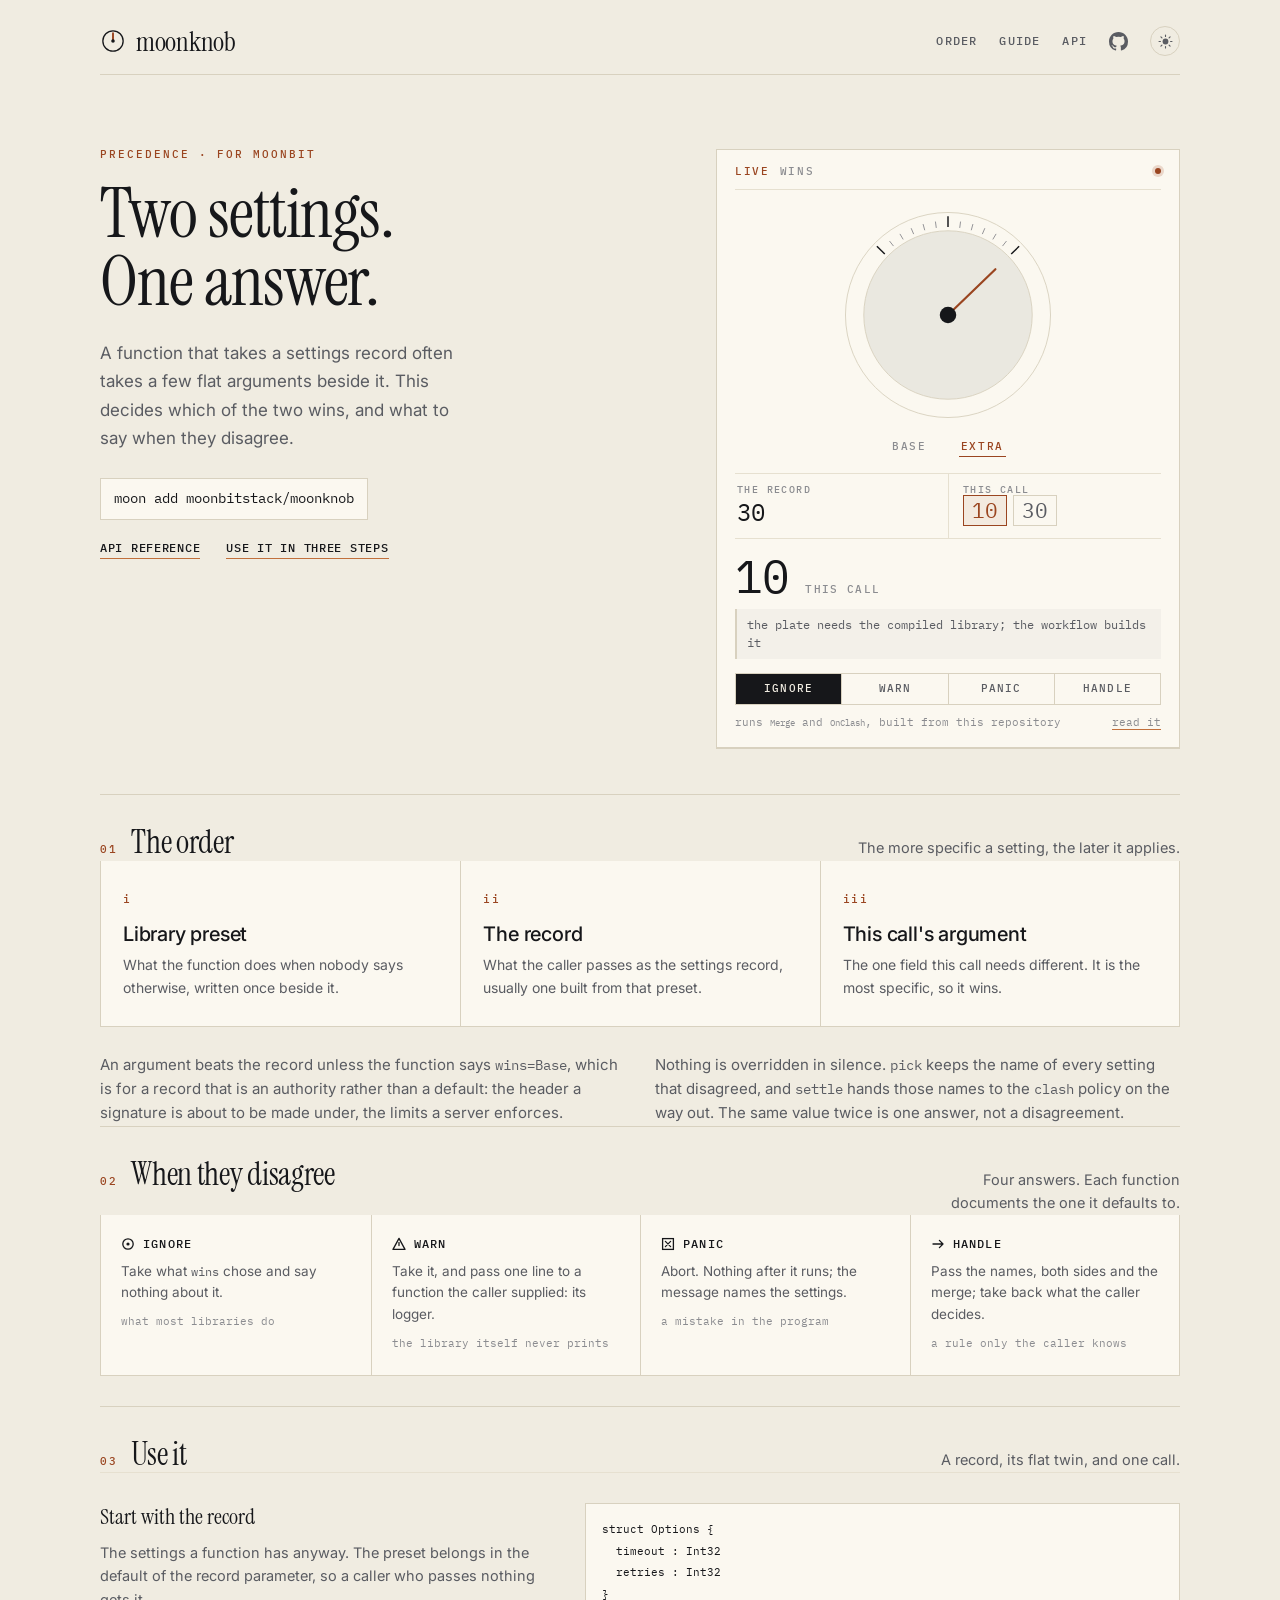
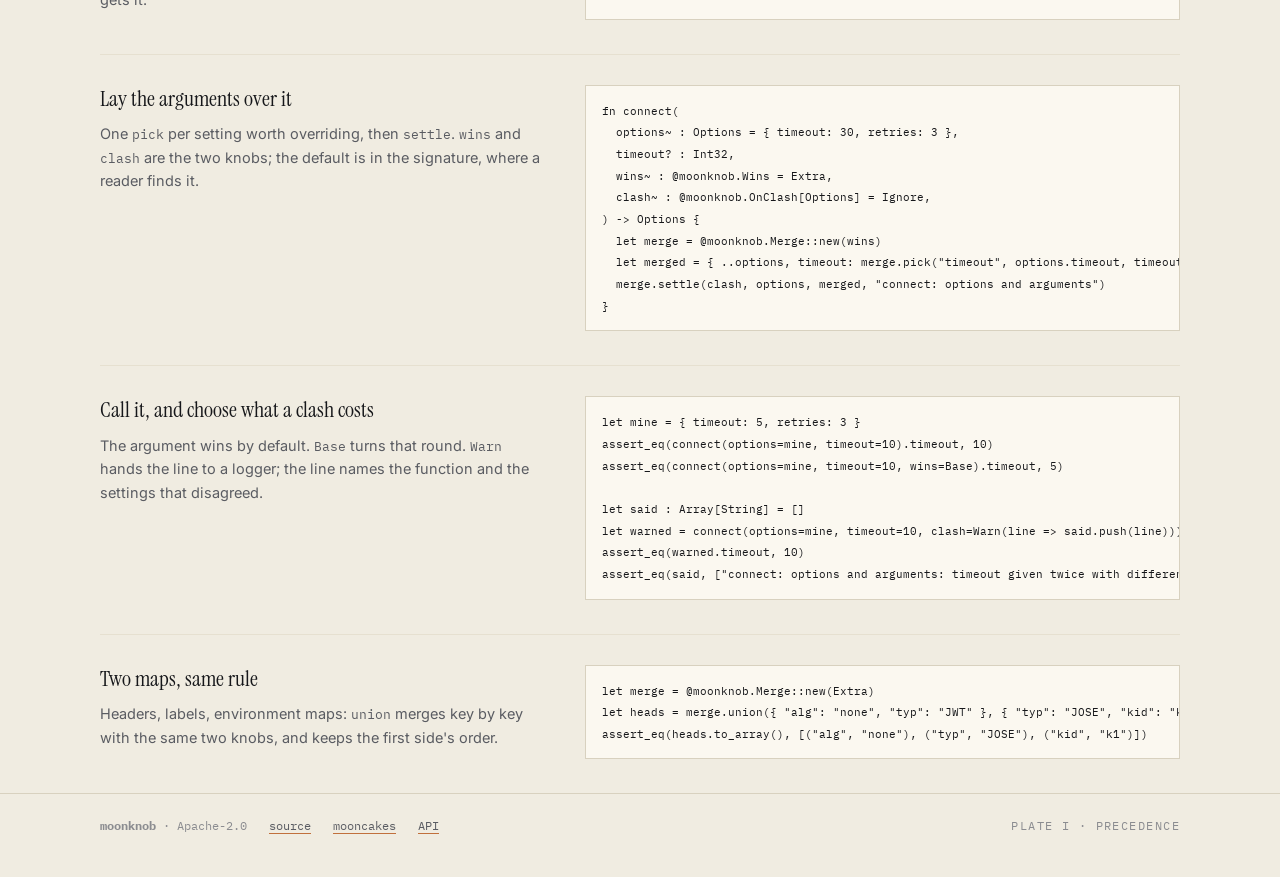
==== docs/index.html @ 94fb0d05 "docs(moonknob): put a plate on the home page and turn it with the library. The page is short: the or" ====
<!doctype html>
<html lang="en">
<head>
<meta charset="utf-8">
<link rel="icon" href="data:image/svg+xml,%3Csvg xmlns='http://www.w3.org/2000/svg' viewBox='0 0 32 32'%3E%3Ccircle cx='16' cy='16' r='13' fill='%23f0ece1' stroke='%2316171a' stroke-width='2'/%3E%3Cline x1='16' y1='16' x2='16' y2='6.5' stroke='%239a4520' stroke-width='2.5' stroke-linecap='round'/%3E%3Ccircle cx='16' cy='16' r='2.2' fill='%2316171a'/%3E%3C/svg%3E">
<meta name="viewport" content="width=device-width, initial-scale=1">
<title>moonknob · which of two settings wins</title>
<meta name="description" content="The precedence a settings record and the flat arguments beside it share: which side wins, and what to do when they disagree.">
<link rel="preconnect" href="https://fonts.googleapis.com">
<link rel="preconnect" href="https://fonts.gstatic.com" crossorigin>
<link href="https://fonts.googleapis.com/css2?family=IBM+Plex+Mono:wght@400;500&family=Instrument+Serif:ital@0;1&family=Inter:wght@400;500;600&display=swap" rel="stylesheet">
<script src="assets/theme.js"></script>
<link rel="stylesheet" href="assets/site.css">
</head>
<body>

<header class="masthead wrap">
  <a class="wordmark" href="./">
    <svg viewBox="0 0 32 32" aria-hidden="true"><circle cx="16" cy="16" r="12.5" fill="none" stroke="currentColor" stroke-width="1.6"/><line x1="16" y1="16" x2="16" y2="6.5" stroke="#9a4520" stroke-width="2.4" stroke-linecap="round"/><circle cx="16" cy="16" r="2.2" fill="currentColor"/></svg>
    <span>moonknob</span>
  </a>
  <nav class="nav">
    <a href="#order">Order</a>
    <a href="#use">Guide</a>
    <a href="api.html">API</a>
    <a class="gh" href="https://github.com/moonbitstack/moonknob" aria-label="Source on GitHub" title="Source on GitHub"><svg viewBox="0 0 16 16" aria-hidden="true"><path fill="currentColor" d="M8 0C3.58 0 0 3.58 0 8a8 8 0 0 0 5.47 7.59c.4.07.55-.17.55-.38v-1.33c-2.23.48-2.7-1.07-2.7-1.07-.36-.92-.89-1.17-.89-1.17-.73-.5.06-.49.06-.49.8.06 1.23.83 1.23.83.72 1.22 1.88.87 2.34.66.07-.52.28-.87.5-1.07-1.78-.2-3.65-.89-3.65-3.95 0-.87.31-1.59.82-2.15-.08-.2-.36-1.02.08-2.12 0 0 .67-.21 2.2.82a7.6 7.6 0 0 1 4 0c1.53-1.04 2.2-.82 2.2-.82.44 1.1.16 1.92.08 2.12.51.56.82 1.27.82 2.15 0 3.07-1.87 3.75-3.65 3.95.29.25.54.73.54 1.48v2.2c0 .21.15.46.55.38A8 8 0 0 0 16 8c0-4.42-3.58-8-8-8Z"/></svg></a>
    <button class="switch" type="button" aria-label="Switch theme">
      <svg class="i-moon" viewBox="0 0 16 16" aria-hidden="true"><path fill="currentColor" d="M9.6 1.2a6.4 6.4 0 1 0 5.2 10.1A7.2 7.2 0 0 1 9.6 1.2Z"/></svg>
      <svg class="i-sun" viewBox="0 0 16 16" aria-hidden="true"><circle cx="8" cy="8" r="3.1" fill="currentColor"/><g stroke="currentColor" stroke-width="1.2" stroke-linecap="round"><path d="M8 1.1v1.5M8 13.4v1.5M1.1 8h1.5M13.4 8h1.5M3.1 3.1l1.1 1.1M11.8 11.8l1.1 1.1M12.9 3.1l-1.1 1.1M4.2 11.8l-1.1 1.1"/></g></svg>
    </button>
  </nav>
</header>

<main>

<section class="hero wrap">
  <div>
    <p class="eyebrow">precedence · for moonbit</p>
    <h1>Two settings.<br>One answer.</h1>
    <p class="lede">A function that takes a settings record often takes a few flat
      arguments beside it. This decides which of the two wins, and what to say when
      they disagree.</p>
    <p class="install"><code>moon add moonbitstack/moonknob</code></p>
    <p class="links">
      <a href="api.html">API reference</a>
      <a href="#use">Use it in three steps</a>
    </p>
  </div>

  <aside class="plate" aria-label="A plate that runs the library: turn the dial to choose which side wins">
    <div class="plate-head">
      <span class="tag">live</span>
      <span>wins</span>
      <span class="dot" aria-hidden="true"></span>
    </div>

    <div class="plate-dial">
      <svg class="dial" viewBox="0 0 260 260" role="slider" tabindex="0"
        aria-label="Which side wins" aria-valuemin="0" aria-valuemax="1" aria-valuenow="1"
        aria-valuetext="Extra, this call wins">
        <circle class="ring" cx="130" cy="130" r="112"/>
        <g class="ticks" aria-hidden="true"></g>
        <circle class="face" cx="130" cy="130" r="92"/>
        <g class="needle" aria-hidden="true" style="transform: rotate(46deg)">
          <line x1="130" y1="130" x2="130" y2="58"/>
        </g>
        <circle class="cap" cx="130" cy="130" r="9"/>
      </svg>
      <div class="detents">
        <span data-wins="0" tabindex="0">base</span>
        <span data-wins="1" tabindex="0" aria-current="true">extra</span>
      </div>
    </div>

    <div class="sources">
      <div class="source">
        <span class="source-name">the record</span>
        <span class="source-value">30</span>
      </div>
      <div class="source">
        <span class="source-name">this call</span>
        <span class="chooser">
          <button type="button" data-given="10" aria-pressed="true" aria-label="Give 10 seconds">10</button>
          <button type="button" data-given="30" aria-pressed="false" aria-label="Give 30 seconds, the same as the record">30</button>
        </span>
      </div>
    </div>

    <div class="answer">
      <span class="answer-value">10</span>
      <span class="answer-origin" data-origin="this call">this call</span>
    </div>

    <p class="note">the same value twice is not a clash</p>

    <div class="keys" role="group" aria-label="What happens when the two disagree">
      <button type="button" data-clash="0" aria-pressed="true">ignore</button>
      <button type="button" data-clash="1" aria-pressed="false">warn</button>
      <button type="button" data-clash="2" aria-pressed="false">panic</button>
      <button type="button" data-clash="3" aria-pressed="false">handle</button>
    </div>

    <p class="plate-foot">
      <span>runs <code>Merge</code> and <code>OnClash</code>, built from this repository</span>
      <a href="api.html">read it</a>
    </p>
  </aside>
</section>

<section class="wrap" id="order">
  <div class="head">
    <span class="no">01</span>
    <h2>The order</h2>
    <p>The more specific a setting, the later it applies.</p>
  </div>
  <div class="order">
    <div class="stop">
      <span class="n">i</span>
      <h3>Library preset</h3>
      <p>What the function does when nobody says otherwise, written once beside it.</p>
    </div>
    <div class="stop">
      <span class="n">ii</span>
      <h3>The record</h3>
      <p>What the caller passes as the settings record, usually one built from that preset.</p>
    </div>
    <div class="stop">
      <span class="n">iii</span>
      <h3>This call's argument</h3>
      <p>The one field this call needs different. It is the most specific, so it wins.</p>
    </div>
  </div>
  <div class="after">
    <p>An argument beats the record unless the function says <code>wins=Base</code>,
      which is for a record that is an authority rather than a default: the header a
      signature is about to be made under, the limits a server enforces.</p>
    <p>Nothing is overridden in silence. <code>pick</code> keeps the name of every
      setting that disagreed, and <code>settle</code> hands those names to the
      <code>clash</code> policy on the way out. The same value twice is one answer,
      not a disagreement.</p>
  </div>
</section>

<section class="wrap" id="when">
  <div class="head">
    <span class="no">02</span>
    <h2>When they disagree</h2>
    <p>Four answers. Each function documents the one it defaults to.</p>
  </div>
  <div class="policies">
    <div class="policy">
      <span class="policy-name"><svg viewBox="0 0 14 14" aria-hidden="true"><circle cx="7" cy="7" r="5.2" fill="none" stroke="currentColor" stroke-width="1.3"/><circle cx="7" cy="7" r="1.6" fill="currentColor"/></svg>ignore</span>
      <p>Take what <code>wins</code> chose and say nothing about it.</p>
      <span class="who">what most libraries do</span>
    </div>
    <div class="policy">
      <span class="policy-name"><svg viewBox="0 0 14 14" aria-hidden="true"><path d="M7 1.4 13 12.4H1Z" fill="none" stroke="currentColor" stroke-width="1.3" stroke-linejoin="round"/><path d="M7 5.6v3" stroke="currentColor" stroke-width="1.3" stroke-linecap="round"/></svg>warn</span>
      <p>Take it, and pass one line to a function the caller supplied: its logger.</p>
      <span class="who">the library itself never prints</span>
    </div>
    <div class="policy">
      <span class="policy-name"><svg viewBox="0 0 14 14" aria-hidden="true"><rect x="1.6" y="1.6" width="10.8" height="10.8" fill="none" stroke="currentColor" stroke-width="1.3"/><path d="M4.4 4.4l5.2 5.2M9.6 4.4l-5.2 5.2" stroke="currentColor" stroke-width="1.3" stroke-linecap="round"/></svg>panic</span>
      <p>Abort. Nothing after it runs; the message names the settings.</p>
      <span class="who">a mistake in the program</span>
    </div>
    <div class="policy">
      <span class="policy-name"><svg viewBox="0 0 14 14" aria-hidden="true"><path d="M2 7h10M8.4 3.4 12 7l-3.6 3.6" fill="none" stroke="currentColor" stroke-width="1.3" stroke-linecap="round" stroke-linejoin="round"/></svg>handle</span>
      <p>Pass the names, both sides and the merge; take back what the caller decides.</p>
      <span class="who">a rule only the caller knows</span>
    </div>
  </div>
</section>

<section class="wrap use" id="use">
  <div class="head">
    <span class="no">03</span>
    <h2>Use it</h2>
    <p>A record, its flat twin, and one call.</p>
  </div>

  <div class="step">
    <div>
      <h3>Start with the record</h3>
      <p>The settings a function has anyway. The preset belongs in the default of the
        record parameter, so a caller who passes nothing gets it.</p>
    </div>
    <pre class="code" data-lang="mbt"><code>struct Options {
  timeout : Int32
  retries : Int32
}</code></pre>
  </div>

  <div class="step">
    <div>
      <h3>Lay the arguments over it</h3>
      <p>One <code>pick</code> per setting worth overriding, then <code>settle</code>.
        <code>wins</code> and <code>clash</code> are the two knobs; the default is in
        the signature, where a reader finds it.</p>
    </div>
    <pre class="code" data-lang="mbt"><code>fn connect(
  options~ : Options = { timeout: 30, retries: 3 },
  timeout? : Int32,
  wins~ : @moonknob.Wins = Extra,
  clash~ : @moonknob.OnClash[Options] = Ignore,
) -> Options {
  let merge = @moonknob.Merge::new(wins)
  let merged = { ..options, timeout: merge.pick("timeout", options.timeout, timeout) }
  merge.settle(clash, options, merged, "connect: options and arguments")
}</code></pre>
  </div>

  <div class="step">
    <div>
      <h3>Call it, and choose what a clash costs</h3>
      <p>The argument wins by default. <code>Base</code> turns that round.
        <code>Warn</code> hands the line to a logger; the line names the function and
        the settings that disagreed.</p>
    </div>
    <pre class="code" data-lang="mbt"><code>let mine = { timeout: 5, retries: 3 }
assert_eq(connect(options=mine, timeout=10).timeout, 10)
assert_eq(connect(options=mine, timeout=10, wins=Base).timeout, 5)

let said : Array[String] = []
let warned = connect(options=mine, timeout=10, clash=Warn(line => said.push(line)))
assert_eq(warned.timeout, 10)
assert_eq(said, ["connect: options and arguments: timeout given twice with different values"])</code></pre>
  </div>

  <div class="step">
    <div>
      <h3>Two maps, same rule</h3>
      <p>Headers, labels, environment maps: <code>union</code> merges key by key with
        the same two knobs, and keeps the first side's order.</p>
    </div>
    <pre class="code" data-lang="mbt"><code>let merge = @moonknob.Merge::new(Extra)
let heads = merge.union({ "alg": "none", "typ": "JWT" }, { "typ": "JOSE", "kid": "k1" })
assert_eq(heads.to_array(), [("alg", "none"), ("typ", "JOSE"), ("kid", "k1")])</code></pre>
  </div>
</section>

</main>

<footer>
  <div class="wrap row">
    <span><strong>moonknob</strong> · Apache-2.0</span>
    <a href="https://github.com/moonbitstack/moonknob">source</a>
    <a href="https://mooncakes.io/docs/moonbitstack/moonknob">mooncakes</a>
    <a href="api.html">API</a>
    <span class="plate-no">plate i · precedence</span>
  </div>
</footer>

<script type="module" src="assets/page.js"></script>
</body>
</html>
---- docs/assets/site.css ----
/* moonknob: a calibration plate. Flat ink on paper, one copper accent, hairlines
   everywhere, and the dial that gives the library its name. */

:root {
  --paper: #f0ece1;
  --plate: #fbf8f0;
  --ink: #16171a;
  --ink-2: #5a5c62;
  --ink-3: #8b8c90;
  --rule: #d8d1bf;
  --rule-2: #e6e0d0;
  --accent: #9a4520;
  --accent-2: #c1703c;
  --wash: #efe3cd;
  --stop: #8f2f22;
  --ok: #35604a;
  --shadow: 0 1px 0 0 #d8d1bf;
  --display: "Instrument Serif", Georgia, "Times New Roman", serif;
  --text: "Inter", system-ui, -apple-system, "Segoe UI", sans-serif;
  --mono: "IBM Plex Mono", ui-monospace, "SF Mono", Menlo, Consolas, monospace;
}

@media (prefers-color-scheme: dark) {
  :root:not([data-theme="light"]) {
    --paper: #0f1012;
    --plate: #17191c;
    --ink: #ece7db;
    --ink-2: #a6a196;
    --ink-3: #7b776e;
    --rule: #2b2d32;
    --rule-2: #212328;
    --accent: #e58d51;
    --accent-2: #f0a874;
    --wash: #241d15;
    --stop: #e0705c;
    --ok: #7fbe9c;
    --shadow: 0 1px 0 0 #2b2d32;
  }
}

:root[data-theme="dark"] {
  --paper: #0f1012;
  --plate: #17191c;
  --ink: #ece7db;
  --ink-2: #a6a196;
  --ink-3: #7b776e;
  --rule: #2b2d32;
  --rule-2: #212328;
  --accent: #e58d51;
  --accent-2: #f0a874;
  --wash: #241d15;
  --stop: #e0705c;
  --ok: #7fbe9c;
  --shadow: 0 1px 0 0 #2b2d32;
}

*,
*::before,
*::after {
  box-sizing: border-box;
}

html {
  font-variant-ligatures: no-contextual;
  scroll-behavior: smooth;
}

@media (prefers-reduced-motion: reduce) {
  html {
    scroll-behavior: auto;
  }
}

html,
button,
input,
textarea,
select {
  font-variant-ligatures: no-contextual;
}

body {
  margin: 0;
  background: var(--paper);
  color: var(--ink);
  font: 400 16px/1.62 var(--text);
  -webkit-font-smoothing: antialiased;
  text-rendering: optimizeLegibility;
}

a {
  color: inherit;
  text-decoration-thickness: 1px;
  text-underline-offset: 3px;
  text-decoration-color: var(--accent-2);
}

a:hover {
  color: var(--accent);
}

code,
pre,
kbd {
  font-family: var(--mono);
  font-size: 0.9em;
}

.wrap {
  width: min(1080px, 100% - 44px);
  margin-inline: auto;
}

/* The page's own scrollbar: thin, copper, and out of the way until the page moves. */
@supports selector(::-webkit-scrollbar) {
  html::-webkit-scrollbar {
    width: 11px;
    height: 11px;
  }

  html::-webkit-scrollbar-track {
    background: transparent;
  }

  html::-webkit-scrollbar-thumb {
    border: 4px solid transparent;
    border-radius: 99px;
    background-color: color-mix(in srgb, var(--accent) 55%, transparent);
    background-clip: content-box;
  }

  html::-webkit-scrollbar-thumb:hover {
    background-color: var(--accent);
  }

  html.at-top::-webkit-scrollbar-thumb {
    background-color: transparent;
  }
}

@supports not selector(::-webkit-scrollbar) {
  html {
    scrollbar-width: thin;
    scrollbar-color: color-mix(in srgb, var(--accent) 55%, transparent) transparent;
  }

  html.at-top {
    scrollbar-color: transparent transparent;
  }
}

/* Masthead */

.masthead {
  display: flex;
  align-items: center;
  justify-content: space-between;
  gap: 20px;
  padding: 26px 0 18px;
  border-bottom: 1px solid var(--rule);
}

.wordmark {
  display: inline-flex;
  align-items: center;
  gap: 10px;
  text-decoration: none;
  font: 400 27px/1 var(--display);
  letter-spacing: -0.01em;
}

.wordmark:hover {
  color: var(--ink);
}

.wordmark svg {
  width: 26px;
  height: 26px;
  display: block;
}

.nav {
  display: flex;
  align-items: center;
  gap: 22px;
  font: 500 12px/1 var(--mono);
  letter-spacing: 0.1em;
  text-transform: uppercase;
}

.nav a {
  text-decoration: none;
  color: var(--ink-2);
  padding: 4px 0;
  border-bottom: 1px solid transparent;
}

.nav a:hover,
.nav a[aria-current="page"] {
  color: var(--ink);
  border-bottom-color: var(--accent);
}

.nav .gh {
  display: inline-flex;
  align-items: center;
  padding: 0;
  border: 0;
  color: var(--ink-2);
}

.nav .gh svg {
  width: 19px;
  height: 19px;
  display: block;
}

.nav .gh:hover {
  color: var(--ink);
}

.switch {
  display: inline-flex;
  align-items: center;
  justify-content: center;
  width: 30px;
  height: 30px;
  padding: 0;
  border: 1px solid var(--rule);
  border-radius: 99px;
  background: transparent;
  color: var(--ink-2);
  cursor: pointer;
}

.switch:hover {
  color: var(--ink);
  border-color: var(--ink-3);
}

.switch svg {
  width: 15px;
  height: 15px;
  display: block;
}

@media (prefers-color-scheme: dark) {
  :root:not([data-theme="light"]) .switch .i-sun {
    display: none;
  }
}

@media (prefers-color-scheme: light) {
  :root:not([data-theme="dark"]) .switch .i-moon {
    display: none;
  }
}

:root[data-theme="light"] .switch .i-sun,
:root[data-theme="dark"] .switch .i-moon {
  display: none;
}

/* Hero */

.hero {
  display: grid;
  grid-template-columns: minmax(0, 1fr) minmax(0, 464px);
  gap: clamp(28px, 5vw, 76px);
  align-items: start;
  padding: clamp(38px, 6vw, 74px) 0 clamp(30px, 4vw, 46px);
}

.eyebrow {
  margin: 0 0 20px;
  font: 500 11px/1 var(--mono);
  letter-spacing: 0.18em;
  text-transform: uppercase;
  color: var(--accent);
}

h1 {
  margin: 0 0 24px;
  font: 400 clamp(2.9rem, 6.1vw, 4.4rem)/0.96 var(--display);
  letter-spacing: -0.015em;
}

.lede {
  margin: 0 0 26px;
  max-width: 34ch;
  font-size: 17px;
  line-height: 1.66;
  color: var(--ink-2);
}

.install {
  margin: 0 0 22px;
}

.install code {
  display: inline-block;
  padding: 9px 13px;
  border: 1px solid var(--rule);
  background: var(--plate);
  color: var(--ink);
  font-size: 13.5px;
}

.links {
  display: flex;
  flex-wrap: wrap;
  gap: 8px 26px;
  margin: 0;
  font: 500 12px/1 var(--mono);
  letter-spacing: 0.06em;
  text-transform: uppercase;
}

.links a {
  text-decoration: none;
  border-bottom: 1px solid var(--accent-2);
  padding-bottom: 4px;
}

/* The plate */

.plate {
  position: relative;
  border: 1px solid var(--rule);
  background: var(--plate);
  padding: 16px 18px 18px;
  box-shadow: var(--shadow);
}

.plate-head {
  display: flex;
  align-items: center;
  gap: 10px;
  padding-bottom: 12px;
  border-bottom: 1px solid var(--rule-2);
  font: 500 10.5px/1 var(--mono);
  letter-spacing: 0.16em;
  text-transform: uppercase;
  color: var(--ink-3);
}

.plate-head .tag {
  color: var(--accent);
}

.dot {
  width: 6px;
  height: 6px;
  margin-left: auto;
  border-radius: 99px;
  background: var(--accent);
  box-shadow: 0 0 0 3px color-mix(in srgb, var(--accent) 18%, transparent);
}

.plate-dial {
  display: flex;
  flex-direction: column;
  align-items: center;
  padding: 6px 0 2px;
}

.dial {
  width: min(238px, 62vw);
  height: auto;
  display: block;
  touch-action: none;
  cursor: grab;
  outline: none;
}

.dial:active {
  cursor: grabbing;
}

.dial:focus-visible {
  outline: 2px solid var(--accent);
  outline-offset: 6px;
  border-radius: 50%;
}

.dial .ring {
  fill: none;
  stroke: var(--rule);
  stroke-width: 1;
}

.dial .face {
  fill: color-mix(in srgb, var(--ink) 7%, transparent);
  stroke: var(--rule);
  stroke-width: 1;
}

.dial .tick {
  stroke: var(--ink-3);
  stroke-width: 1;
}

.dial .tick.major {
  stroke: var(--ink);
  stroke-width: 1.6;
}

.dial .needle {
  transform-box: view-box;
  transform-origin: 130px 130px;
  transition: transform 320ms cubic-bezier(0.2, 0.9, 0.15, 1);
}

.dial .needle line {
  stroke: var(--accent);
  stroke-width: 2.4;
  stroke-linecap: round;
}

.dial .needle circle {
  fill: var(--accent);
}

.dial .cap {
  fill: var(--ink);
}

@media (prefers-reduced-motion: reduce) {
  .dial .needle {
    transition: none;
  }
}

.detents {
  display: flex;
  gap: 30px;
  margin-top: 2px;
  font: 500 10.5px/1 var(--mono);
  letter-spacing: 0.16em;
  text-transform: uppercase;
  color: var(--ink-3);
}

.detents span {
  cursor: pointer;
  padding: 5px 2px;
  border-bottom: 1px solid transparent;
}

.detents span[aria-current="true"] {
  color: var(--accent);
  border-bottom-color: var(--accent);
}

.sources {
  display: grid;
  grid-template-columns: 1fr 1fr;
  gap: 0;
  margin: 14px 0 0;
  border-top: 1px solid var(--rule-2);
  border-bottom: 1px solid var(--rule-2);
}

.source {
  padding: 11px 2px 12px;
}

.source + .source {
  border-left: 1px solid var(--rule-2);
  padding-left: 14px;
}

.source-name {
  display: block;
  font: 500 10px/1 var(--mono);
  letter-spacing: 0.14em;
  text-transform: uppercase;
  color: var(--ink-3);
}

.source-value {
  display: block;
  margin-top: 5px;
  font: 400 24px/1 var(--mono);
}

.chooser {
  display: flex;
  gap: 6px;
}

.chooser button {
  padding: 2px 8px;
  border: 1px solid var(--rule);
  background: transparent;
  color: var(--ink-2);
  font: 400 21px/1.2 var(--mono);
  cursor: pointer;
}

.chooser button[aria-pressed="true"] {
  border-color: var(--accent);
  color: var(--accent);
  background: color-mix(in srgb, var(--accent) 8%, transparent);
}

.answer {
  display: flex;
  align-items: baseline;
  gap: 16px;
  padding: 14px 0 4px;
}

.answer-value {
  font: 400 46px/1 var(--mono);
  letter-spacing: -0.02em;
}

.answer-origin {
  font: 500 10.5px/1 var(--mono);
  letter-spacing: 0.13em;
  text-transform: uppercase;
  color: var(--ink-3);
}

.answer-origin[data-origin="the caller"] {
  color: var(--accent);
}

.note {
  min-height: 34px;
  margin: 6px 0 14px;
  padding: 7px 10px;
  border-left: 2px solid var(--rule);
  background: color-mix(in srgb, var(--ink) 3%, transparent);
  font: 400 12px/1.5 var(--mono);
  color: var(--ink-2);
  overflow-wrap: anywhere;
}

.note[data-state="said"] {
  border-left-color: var(--accent);
  color: var(--ink);
}

.note[data-state="stopped"] {
  border-left-color: var(--stop);
  color: var(--stop);
}

.keys {
  display: grid;
  grid-template-columns: repeat(4, minmax(0, 1fr));
  gap: 1px;
  background: var(--rule);
  border: 1px solid var(--rule);
}

.keys button {
  padding: 9px 2px 10px;
  border: 0;
  background: var(--plate);
  color: var(--ink-2);
  font: 500 10.5px/1 var(--mono);
  letter-spacing: 0.11em;
  text-transform: uppercase;
  cursor: pointer;
}

.keys button:hover {
  color: var(--ink);
}

.keys button[aria-pressed="true"] {
  background: var(--ink);
  color: var(--paper);
}

.plate-foot {
  display: flex;
  justify-content: space-between;
  gap: 10px;
  margin: 11px 0 0;
  font: 400 10.5px/1.3 var(--mono);
  color: var(--ink-3);
}

.plate-foot a {
  color: var(--ink-3);
}

/* Sections */

section {
  scroll-margin-top: 24px;
}

.head {
  display: flex;
  align-items: baseline;
  gap: 14px;
  padding-top: 30px;
  border-top: 1px solid var(--rule);
}

.head h2 {
  margin: 0;
  font: 400 clamp(1.5rem, 2.6vw, 2rem)/1.1 var(--display);
  letter-spacing: -0.01em;
}

.head .no {
  font: 500 10.5px/1 var(--mono);
  letter-spacing: 0.16em;
  color: var(--accent);
}

.head p {
  margin: 0 0 0 auto;
  max-width: 44ch;
  font-size: 14.5px;
  color: var(--ink-2);
  text-align: right;
  text-wrap: balance;
}

.order {
  display: grid;
  grid-template-columns: repeat(3, minmax(0, 1fr));
  border: 1px solid var(--rule);
  border-top: 0;
  background: var(--plate);
}

.stop {
  padding: 24px 22px 26px;
}

.stop + .stop {
  border-left: 1px solid var(--rule);
}

.stop .n {
  font: 500 10.5px/1 var(--mono);
  letter-spacing: 0.16em;
  color: var(--accent);
}

.stop h3 {
  margin: 12px 0 8px;
  font: 400 20px/1.2 var(--text);
  font-weight: 500;
  letter-spacing: -0.01em;
}

.stop p {
  margin: 0;
  font-size: 14px;
  color: var(--ink-2);
}

.after {
  display: grid;
  grid-template-columns: minmax(0, 1fr) minmax(0, 1fr);
  gap: 30px;
  padding: 26px 0 0;
}

.after p {
  margin: 0;
  color: var(--ink-2);
  font-size: 15px;
}

.policies {
  display: grid;
  grid-template-columns: repeat(4, minmax(0, 1fr));
  gap: 0;
  border: 1px solid var(--rule);
  border-top: 0;
  background: var(--plate);
}

.policy {
  padding: 22px 20px 24px;
}

.policy + .policy {
  border-left: 1px solid var(--rule);
}

.policy-name {
  display: flex;
  align-items: center;
  gap: 8px;
  font: 500 12px/1 var(--mono);
  letter-spacing: 0.1em;
  text-transform: uppercase;
}

.policy-name svg {
  width: 14px;
  height: 14px;
  flex: none;
}

.policy p {
  margin: 10px 0 0;
  font-size: 13.5px;
  color: var(--ink-2);
}

.policy .who {
  display: block;
  margin-top: 10px;
  font: 400 10.5px/1.4 var(--mono);
  color: var(--ink-3);
}

/* Use it */

.use {
  padding-top: 30px;
}

.step {
  display: grid;
  grid-template-columns: minmax(0, 1fr) minmax(0, 1.35fr);
  gap: clamp(20px, 4vw, 44px);
  padding: 30px 0 34px;
  border-top: 1px solid var(--rule-2);
}

.step:first-of-type {
  border-top: 0;
}

.step h3 {
  margin: 0 0 10px;
  font: 400 22px/1.25 var(--display);
}

.step p {
  margin: 0 0 10px;
  font-size: 14.5px;
  color: var(--ink-2);
}

.step p:last-child {
  margin-bottom: 0;
}

.code {
  margin: 0;
  padding: 14px 16px;
  overflow-x: auto;
  border: 1px solid var(--rule);
  background: var(--plate);
  color: var(--ink);
  font-size: 12.6px;
  line-height: 1.72;
  tab-size: 2;
}

@supports selector(::-webkit-scrollbar) {
  .code::-webkit-scrollbar {
    height: 9px;
    background: transparent;
  }

  .code::-webkit-scrollbar-thumb {
    border: 3px solid transparent;
    border-radius: 99px;
    background-color: color-mix(in srgb, var(--ink) 22%, transparent);
    background-clip: content-box;
  }

  .code:hover::-webkit-scrollbar-thumb {
    background-color: color-mix(in srgb, var(--ink) 45%, transparent);
  }
}

@supports not selector(::-webkit-scrollbar) {
  .code {
    scrollbar-width: thin;
    scrollbar-color: color-mix(in srgb, var(--ink) 28%, transparent) transparent;
  }

  .code:hover {
    scrollbar-color: color-mix(in srgb, var(--ink) 50%, transparent) transparent;
  }
}

.code .c {
  color: var(--ink-3);
}

.code .k {
  color: var(--accent);
}

.code .s {
  color: var(--ok);
}

/* The reference */

.doc {
  display: grid;
  grid-template-columns: minmax(0, 190px) minmax(0, 1fr);
  gap: clamp(24px, 4vw, 54px);
  align-items: start;
  padding: 34px 0 60px;
}

.itinerary {
  position: sticky;
  top: 26px;
  border-left: 1px solid var(--rule);
  padding-left: 16px;
}

.itinerary p.label {
  margin: 0 0 12px;
  font: 500 10px/1 var(--mono);
  letter-spacing: 0.16em;
  text-transform: uppercase;
  color: var(--ink-3);
}

.itinerary ol {
  margin: 0;
  padding: 0;
  list-style: none;
  font-size: 13px;
}

.itinerary li {
  margin: 0 0 7px;
}

.itinerary a {
  text-decoration: none;
  color: var(--ink-2);
}

.itinerary a:hover {
  color: var(--accent);
}

.itinerary ol.sub {
  margin: 7px 0 14px;
  padding-left: 10px;
  border-left: 1px solid var(--rule-2);
  font-family: var(--mono);
  font-size: 11.5px;
}

.itinerary ol.sub li {
  margin-bottom: 5px;
}

.page {
  min-width: 0;
}

.page > .intro {
  margin: 0 0 28px;
  padding-bottom: 22px;
  border-bottom: 1px solid var(--rule);
}

.page > .intro p {
  margin: 0 0 10px;
  color: var(--ink-2);
}

.route {
  font: 400 12px/1.5 var(--mono);
  color: var(--ink-3);
}

.page h2 {
  margin: 34px 0 16px;
  font: 400 26px/1.2 var(--display);
}

.entry {
  padding: 18px 0 20px;
  border-top: 1px solid var(--rule-2);
}

.entry:first-of-type {
  border-top: 0;
}

.entry h3 {
  display: flex;
  align-items: baseline;
  gap: 9px;
  margin: 0 0 8px;
  font: 500 15px/1.3 var(--mono);
  letter-spacing: -0.005em;
}

.kind {
  font: 500 9.5px/1 var(--mono);
  letter-spacing: 0.13em;
  text-transform: uppercase;
  color: var(--accent);
  border: 1px solid color-mix(in srgb, var(--accent) 40%, transparent);
  padding: 3px 5px;
  flex: none;
}

.sig {
  margin: 10px 0 0;
  padding: 10px 12px;
  overflow-x: auto;
  border-left: 2px solid var(--rule);
  background: color-mix(in srgb, var(--ink) 2.5%, transparent);
  font-size: 12.4px;
  line-height: 1.6;
  color: var(--ink);
  white-space: pre;
}

@supports selector(::-webkit-scrollbar) {
  .sig::-webkit-scrollbar {
    height: 8px;
    background: transparent;
  }

  .sig::-webkit-scrollbar-thumb {
    border: 3px solid transparent;
    border-radius: 99px;
    background-color: color-mix(in srgb, var(--ink) 20%, transparent);
    background-clip: content-box;
  }

  .sig:hover::-webkit-scrollbar-thumb {
    background-color: color-mix(in srgb, var(--ink) 44%, transparent);
  }
}

@supports not selector(::-webkit-scrollbar) {
  .sig {
    scrollbar-width: thin;
    scrollbar-color: color-mix(in srgb, var(--ink) 26%, transparent) transparent;
  }
}

.prose {
  margin: 10px 0 0;
  color: var(--ink-2);
  font-size: 14.5px;
}

.prose code,
.member .prose code {
  padding: 1px 4px;
  background: color-mix(in srgb, var(--ink) 5%, transparent);
  color: var(--ink);
  overflow-wrap: anywhere;
}

.member {
  margin: 16px 0 0;
  padding-left: 14px;
  border-left: 1px solid var(--rule-2);
}

.member h4 {
  margin: 0;
  font: 500 13px/1.3 var(--mono);
  color: var(--ink);
}

table.members {
  width: 100%;
  margin: 12px 0 0;
  border-collapse: collapse;
  font-size: 13.5px;
}

table.members th,
table.members td {
  padding: 8px 10px 8px 0;
  border-top: 1px solid var(--rule-2);
  text-align: left;
  vertical-align: top;
  overflow-wrap: anywhere;
}

table.members th {
  font: 500 11px/1.5 var(--mono);
  color: var(--ink);
  white-space: nowrap;
}

table.members td {
  padding-left: 14px;
  color: var(--ink-2);
}

@media (width <= 620px) {
  table.members tr {
    display: block;
    padding: 9px 0 10px;
    border-top: 1px solid var(--rule-2);
  }

  table.members th,
  table.members td {
    display: block;
    padding: 0;
    border-top: 0;
    white-space: normal;
    overflow-wrap: anywhere;
  }

  table.members td {
    margin-top: 3px;
  }
}

.traits {
  margin: 6px 0 0;
  padding-left: 0;
  list-style: none;
  font: 400 11.8px/1.8 var(--mono);
  color: var(--ink-3);
}

.traits code {
  overflow-wrap: anywhere;
}

.traits-label {
  margin: 14px 0 0;
  font: 500 10px/1 var(--mono);
  letter-spacing: 0.14em;
  text-transform: uppercase;
  color: var(--ink-3);
}

/* Footer */

footer {
  border-top: 1px solid var(--rule);
  padding: 22px 0 40px;
  font: 400 12px/1.7 var(--mono);
  color: var(--ink-3);
}

footer .row {
  display: flex;
  flex-wrap: wrap;
  gap: 6px 22px;
  align-items: baseline;
}

footer .plate-no {
  margin-left: auto;
  letter-spacing: 0.12em;
  text-transform: uppercase;
}

footer a {
  color: var(--ink-2);
}

@media (width <= 900px) {
  .hero {
    grid-template-columns: minmax(0, 1fr);
  }

  .lede {
    max-width: 46ch;
  }

  .plate {
    max-width: 460px;
  }

  .doc {
    grid-template-columns: minmax(0, 1fr);
  }

  .itinerary {
    position: static;
    border-left: 0;
    border-top: 1px solid var(--rule);
    padding: 14px 0 0;
  }

  .itinerary ol {
    display: flex;
    flex-wrap: wrap;
    gap: 6px 18px;
  }

  .itinerary ol.sub {
    display: none;
  }

  .itinerary li {
    margin: 0;
  }

  .itinerary p.label {
    margin-bottom: 8px;
  }

  .step {
    grid-template-columns: minmax(0, 1fr);
  }

  .after {
    grid-template-columns: minmax(0, 1fr);
  }

  .head {
    flex-wrap: wrap;
  }

  .head p {
    margin: 10px 0 0;
    text-align: left;
  }
}

@media (width <= 760px) {
  .order {
    grid-template-columns: minmax(0, 1fr);
  }

  .stop + .stop {
    border-left: 0;
    border-top: 1px solid var(--rule);
  }

  .policies {
    grid-template-columns: repeat(2, minmax(0, 1fr));
  }

  .policy + .policy {
    border-left: 0;
  }

  .policy:nth-child(even) {
    border-left: 1px solid var(--rule);
  }

  .policy:nth-child(n + 3) {
    border-top: 1px solid var(--rule);
  }
}

@media (width <= 520px) {
  .wrap {
    width: min(1080px, 100% - 28px);
  }

  .masthead {
    flex-wrap: wrap;
    gap: 12px;
  }

  .nav {
    gap: 14px;
    font-size: 10.5px;
    letter-spacing: 0.08em;
  }

  .switch {
    width: 26px;
    height: 26px;
  }

  h1 {
    font-size: clamp(2.5rem, 12vw, 3.2rem);
  }

  .keys button {
    font-size: 9.5px;
    letter-spacing: 0.06em;
  }

  .answer-value {
    font-size: 40px;
  }
}
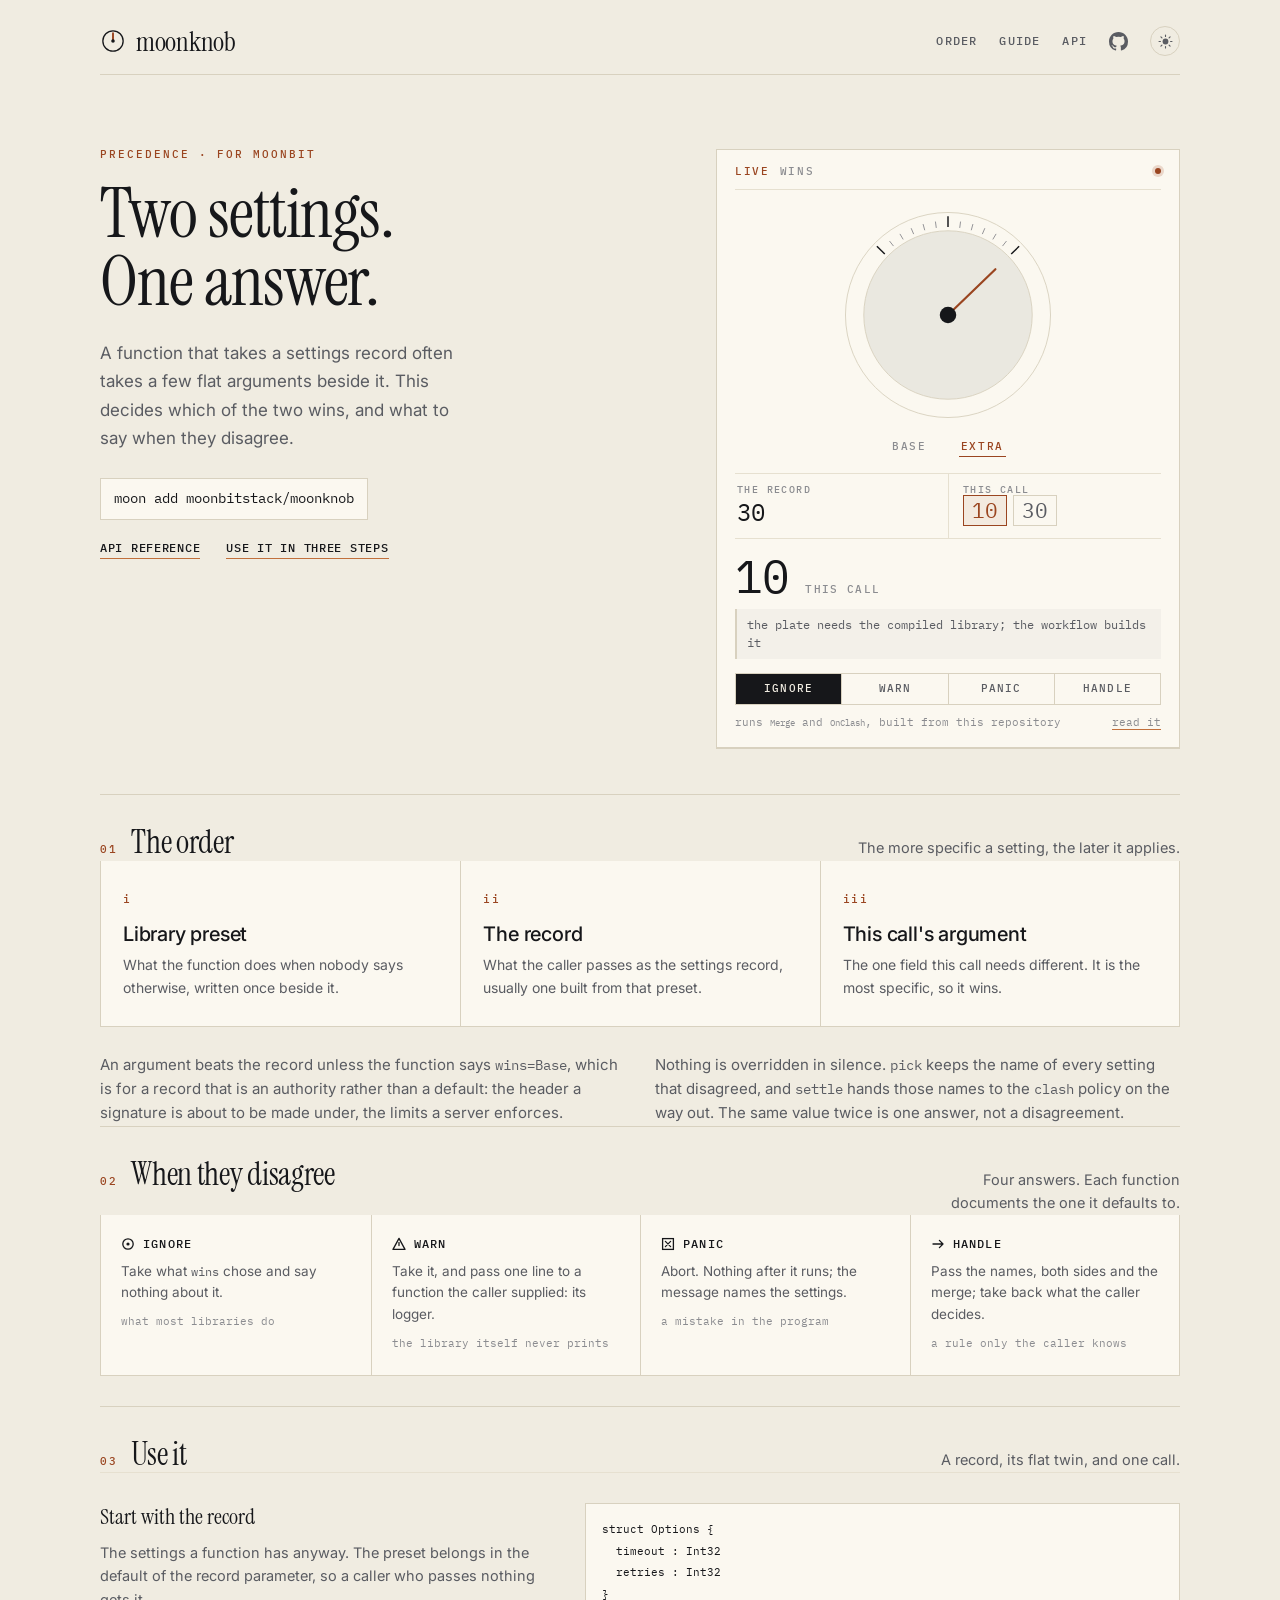
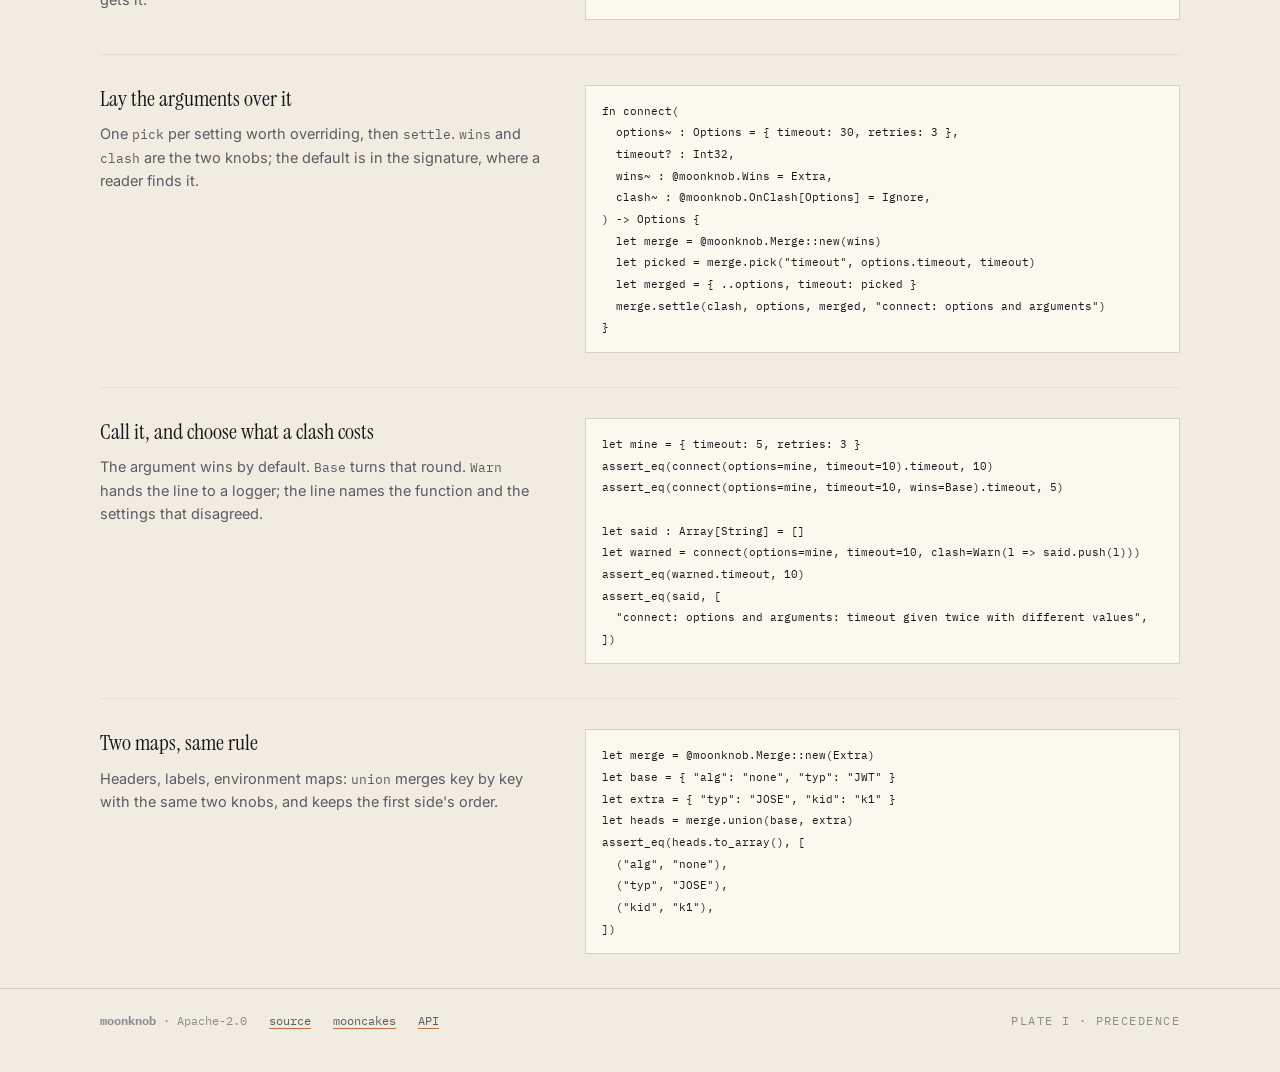
==== commit 0fcf0ea9: "docs(moonknob): keep the examples inside the code box. The longest lines were scrolled out of sight " ====
--- a/docs/index.html
+++ b/docs/index.html
@@ -204,7 +204,8 @@
   clash~ : @moonknob.OnClash[Options] = Ignore,
 ) -> Options {
   let merge = @moonknob.Merge::new(wins)
-  let merged = { ..options, timeout: merge.pick("timeout", options.timeout, timeout) }
+  let picked = merge.pick("timeout", options.timeout, timeout)
+  let merged = { ..options, timeout: picked }
   merge.settle(clash, options, merged, "connect: options and arguments")
 }</code></pre>
   </div>
@@ -221,9 +222,11 @@
 assert_eq(connect(options=mine, timeout=10, wins=Base).timeout, 5)
 
 let said : Array[String] = []
-let warned = connect(options=mine, timeout=10, clash=Warn(line => said.push(line)))
+let warned = connect(options=mine, timeout=10, clash=Warn(l => said.push(l)))
 assert_eq(warned.timeout, 10)
-assert_eq(said, ["connect: options and arguments: timeout given twice with different values"])</code></pre>
+assert_eq(said, [
+  "connect: options and arguments: timeout given twice with different values",
+])</code></pre>
   </div>
 
   <div class="step">
@@ -233,8 +236,14 @@
         the same two knobs, and keeps the first side's order.</p>
     </div>
     <pre class="code" data-lang="mbt"><code>let merge = @moonknob.Merge::new(Extra)
-let heads = merge.union({ "alg": "none", "typ": "JWT" }, { "typ": "JOSE", "kid": "k1" })
-assert_eq(heads.to_array(), [("alg", "none"), ("typ", "JOSE"), ("kid", "k1")])</code></pre>
+let base = { "alg": "none", "typ": "JWT" }
+let extra = { "typ": "JOSE", "kid": "k1" }
+let heads = merge.union(base, extra)
+assert_eq(heads.to_array(), [
+  ("alg", "none"),
+  ("typ", "JOSE"),
+  ("kid", "k1"),
+])</code></pre>
   </div>
 </section>
 
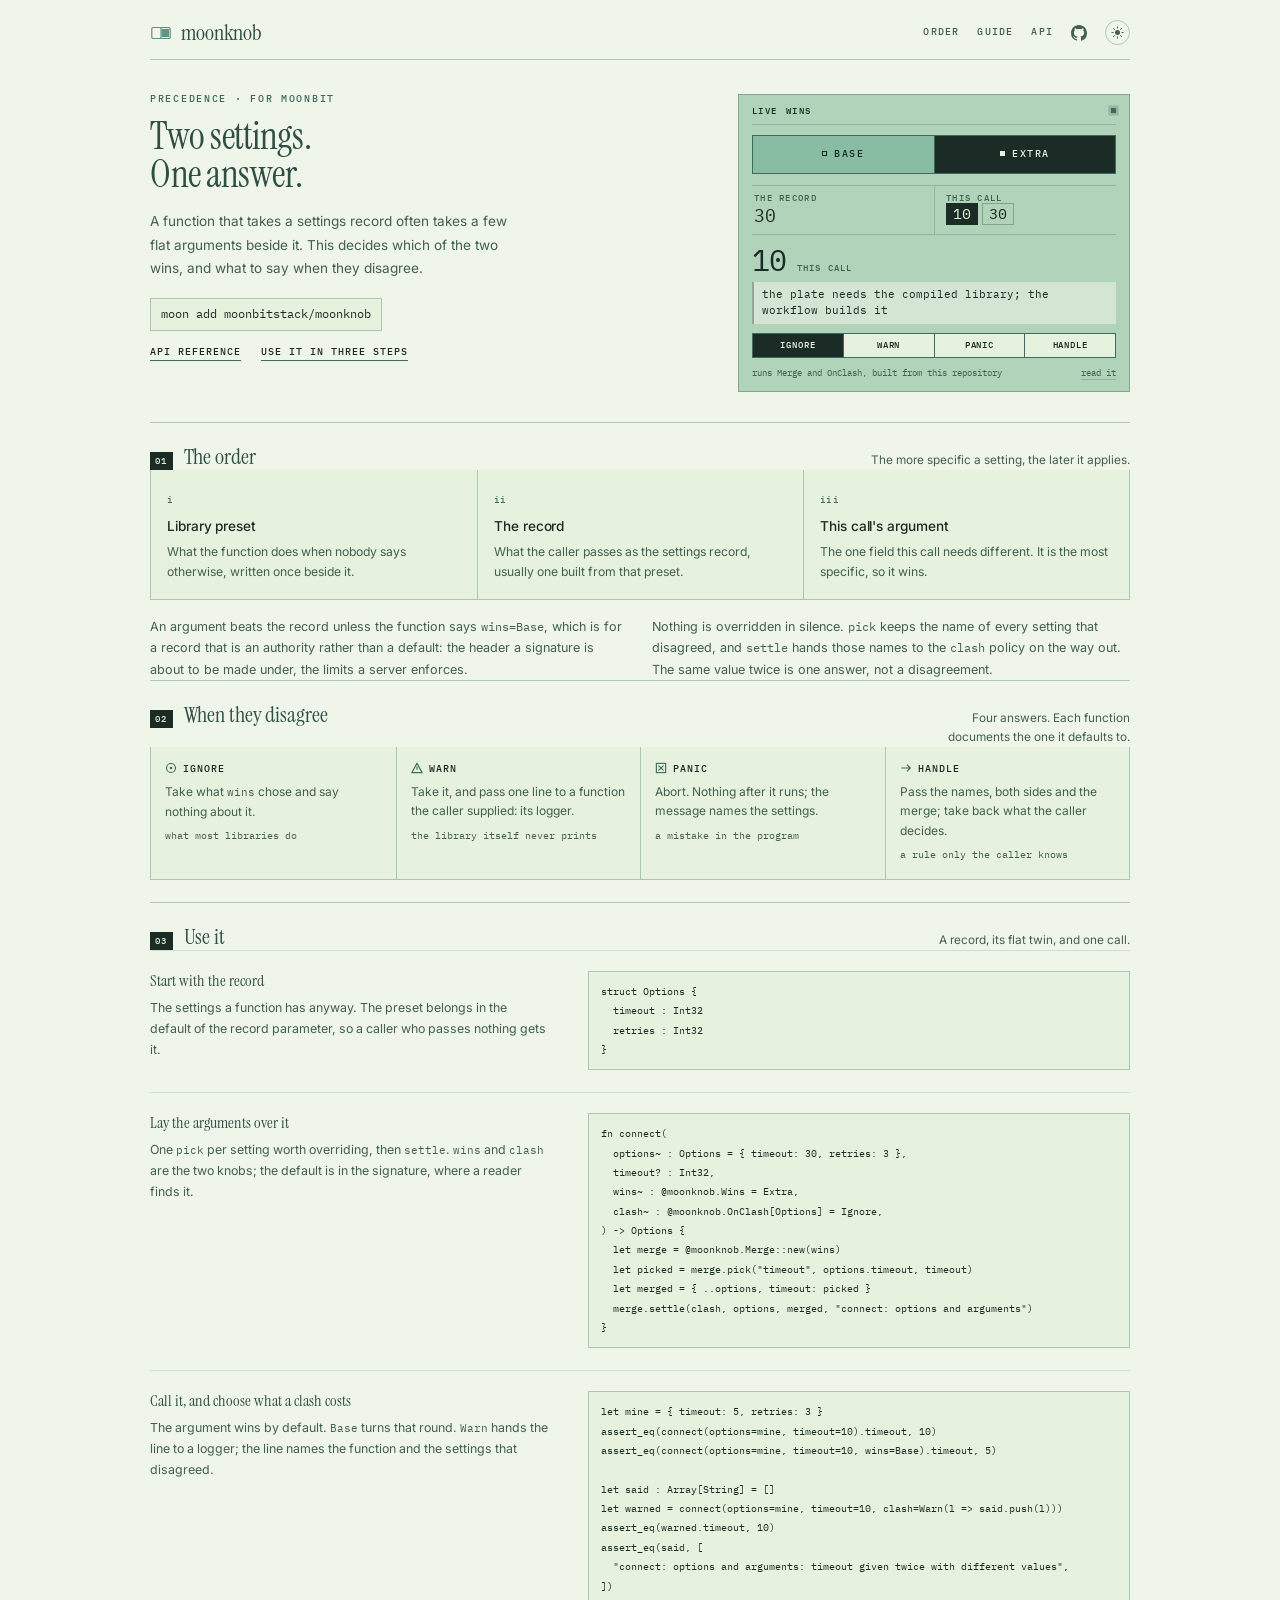
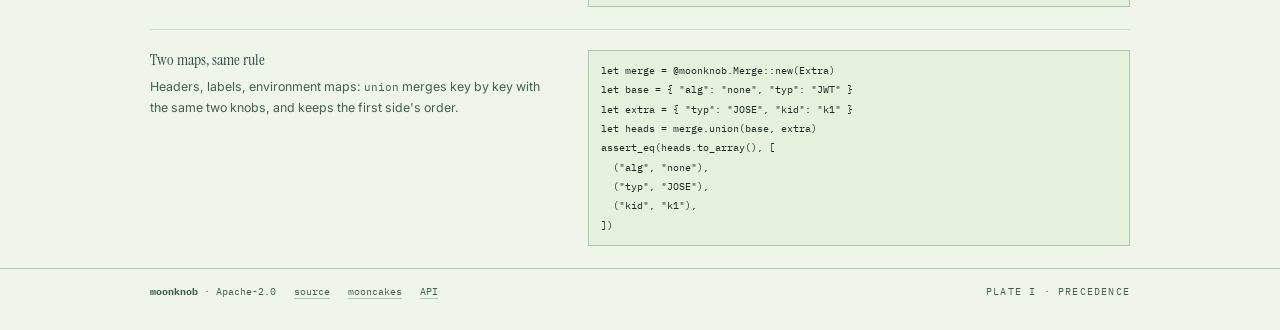
==== commit 95887073: "docs(moonknob): re-set the site in green tea, on a switch rather than a dial. The four greens, spent" ====
--- a/docs/index.html
+++ b/docs/index.html
@@ -2,7 +2,7 @@
 <html lang="en">
 <head>
 <meta charset="utf-8">
-<link rel="icon" href="data:image/svg+xml,%3Csvg xmlns='http://www.w3.org/2000/svg' viewBox='0 0 32 32'%3E%3Ccircle cx='16' cy='16' r='13' fill='%23f0ece1' stroke='%2316171a' stroke-width='2'/%3E%3Cline x1='16' y1='16' x2='16' y2='6.5' stroke='%239a4520' stroke-width='2.5' stroke-linecap='round'/%3E%3Ccircle cx='16' cy='16' r='2.2' fill='%2316171a'/%3E%3C/svg%3E">
+<link rel="icon" href="data:image/svg+xml,%3Csvg xmlns='http://www.w3.org/2000/svg' viewBox='0 0 32 32'%3E%3Crect x='3' y='8' width='26' height='16' rx='2' fill='%23e6f2dd' stroke='%2316201c' stroke-width='2'/%3E%3Cpath d='M17 10h10v12H17z' fill='%23659287'/%3E%3Cpath d='M16 8v16' stroke='%2316201c' stroke-width='2'/%3E%3C/svg%3E">
 <meta name="viewport" content="width=device-width, initial-scale=1">
 <title>moonknob · which of two settings wins</title>
 <meta name="description" content="The precedence a settings record and the flat arguments beside it share: which side wins, and what to do when they disagree.">
@@ -16,7 +16,7 @@
 
 <header class="masthead wrap">
   <a class="wordmark" href="./">
-    <svg viewBox="0 0 32 32" aria-hidden="true"><circle cx="16" cy="16" r="12.5" fill="none" stroke="currentColor" stroke-width="1.6"/><line x1="16" y1="16" x2="16" y2="6.5" stroke="#9a4520" stroke-width="2.4" stroke-linecap="round"/><circle cx="16" cy="16" r="2.2" fill="currentColor"/></svg>
+    <svg viewBox="0 0 32 32" aria-hidden="true"><rect x="2.6" y="8" width="26.8" height="16" rx="2" fill="none" stroke="currentColor" stroke-width="1.8"/><path d="M17 10h10.6v12H17z" fill="currentColor"/><path d="M16 8.4v15.2" stroke="currentColor" stroke-width="1.8"/></svg>
     <span>moonknob</span>
   </a>
   <nav class="nav">
@@ -47,29 +47,16 @@
     </p>
   </div>
 
-  <aside class="plate" aria-label="A plate that runs the library: turn the dial to choose which side wins">
+  <aside class="plate" aria-label="A plate wired to the library: throw the switch to choose which side wins">
     <div class="plate-head">
       <span class="tag">live</span>
       <span>wins</span>
       <span class="dot" aria-hidden="true"></span>
     </div>
 
-    <div class="plate-dial">
-      <svg class="dial" viewBox="0 0 260 260" role="slider" tabindex="0"
-        aria-label="Which side wins" aria-valuemin="0" aria-valuemax="1" aria-valuenow="1"
-        aria-valuetext="Extra, this call wins">
-        <circle class="ring" cx="130" cy="130" r="112"/>
-        <g class="ticks" aria-hidden="true"></g>
-        <circle class="face" cx="130" cy="130" r="92"/>
-        <g class="needle" aria-hidden="true" style="transform: rotate(46deg)">
-          <line x1="130" y1="130" x2="130" y2="58"/>
-        </g>
-        <circle class="cap" cx="130" cy="130" r="9"/>
-      </svg>
-      <div class="detents">
-        <span data-wins="0" tabindex="0">base</span>
-        <span data-wins="1" tabindex="0" aria-current="true">extra</span>
-      </div>
+    <div class="rocker" role="group" aria-label="Which side wins">
+      <button type="button" data-wins="0" aria-pressed="false">base</button>
+      <button type="button" data-wins="1" aria-pressed="true">extra</button>
     </div>
 
     <div class="sources">
@@ -87,7 +74,7 @@
     </div>
 
     <div class="answer">
-      <span class="answer-value">10</span>
+      <span class="answer-value" aria-live="polite">10</span>
       <span class="answer-origin" data-origin="this call">this call</span>
     </div>
 
--- a/docs/assets/site.css
+++ b/docs/assets/site.css
@@ -1,20 +1,24 @@
-/* moonknob: a calibration plate. Flat ink on paper, one copper accent, hairlines
-   everywhere, and the dial that gives the library its name. */
+/* moonknob: a specimen card. Green tea paper, green-ink type, one small
+   instrument on it, and nothing louder than a hairline. The four greens are
+   spent where they read: the palest as the paper and the code wells, the two
+   middle ones as the band and the instrument, the deepest as ink and rules. */
 
 :root {
-  --paper: #f0ece1;
-  --plate: #fbf8f0;
-  --ink: #16171a;
-  --ink-2: #5a5c62;
-  --ink-3: #8b8c90;
-  --rule: #d8d1bf;
-  --rule-2: #e6e0d0;
-  --accent: #9a4520;
-  --accent-2: #c1703c;
-  --wash: #efe3cd;
-  --stop: #8f2f22;
-  --ok: #35604a;
-  --shadow: 0 1px 0 0 #d8d1bf;
+  --frame: #eff5e9;
+  --panel: #e6f2dd;
+  --well: #e6f2dd;
+  --plate: #b1d3b9;
+  --raise: #88bda4;
+  --ink: #1b2b25;
+  --ink-2: #43604f;
+  --head-ink: #2f4e44;
+  --line: color-mix(in srgb, #659287 46%, transparent);
+  --line-soft: color-mix(in srgb, #659287 24%, transparent);
+  --accent: #3f6a5c;
+  --mark: #659287;
+  --on: #1b2b25;
+  --on-ink: #e6f2dd;
+  --stop: #8c3b28;
   --display: "Instrument Serif", Georgia, "Times New Roman", serif;
   --text: "Inter", system-ui, -apple-system, "Segoe UI", sans-serif;
   --mono: "IBM Plex Mono", ui-monospace, "SF Mono", Menlo, Consolas, monospace;
@@ -22,36 +26,40 @@
 
 @media (prefers-color-scheme: dark) {
   :root:not([data-theme="light"]) {
-    --paper: #0f1012;
-    --plate: #17191c;
-    --ink: #ece7db;
-    --ink-2: #a6a196;
-    --ink-3: #7b776e;
-    --rule: #2b2d32;
-    --rule-2: #212328;
-    --accent: #e58d51;
-    --accent-2: #f0a874;
-    --wash: #241d15;
-    --stop: #e0705c;
-    --ok: #7fbe9c;
-    --shadow: 0 1px 0 0 #2b2d32;
+    --frame: #101a16;
+    --panel: #16241e;
+    --well: #0b1512;
+    --plate: #1e3129;
+    --raise: #2a4136;
+    --ink: #e6f2e4;
+    --ink-2: #a8c4b4;
+    --head-ink: #f0f8ec;
+    --line: color-mix(in srgb, #88bda4 34%, transparent);
+    --line-soft: color-mix(in srgb, #88bda4 17%, transparent);
+    --accent: #88bda4;
+    --mark: #88bda4;
+    --on: #88bda4;
+    --on-ink: #0d1a15;
+    --stop: #e08a70;
   }
 }
 
 :root[data-theme="dark"] {
-  --paper: #0f1012;
-  --plate: #17191c;
-  --ink: #ece7db;
-  --ink-2: #a6a196;
-  --ink-3: #7b776e;
-  --rule: #2b2d32;
-  --rule-2: #212328;
-  --accent: #e58d51;
-  --accent-2: #f0a874;
-  --wash: #241d15;
-  --stop: #e0705c;
-  --ok: #7fbe9c;
-  --shadow: 0 1px 0 0 #2b2d32;
+  --frame: #101a16;
+  --panel: #16241e;
+  --well: #0b1512;
+  --plate: #1e3129;
+  --raise: #2a4136;
+  --ink: #e6f2e4;
+  --ink-2: #a8c4b4;
+  --head-ink: #f0f8ec;
+  --line: color-mix(in srgb, #88bda4 34%, transparent);
+  --line-soft: color-mix(in srgb, #88bda4 17%, transparent);
+  --accent: #88bda4;
+  --mark: #88bda4;
+  --on: #88bda4;
+  --on-ink: #0d1a15;
+  --stop: #e08a70;
 }
 
 *,
@@ -81,9 +89,9 @@
 
 body {
   margin: 0;
-  background: var(--paper);
-  color: var(--ink);
-  font: 400 16px/1.62 var(--text);
+  background: var(--frame);
+  color: var(--ink);
+  font: 400 14.5px/1.62 var(--text);
   -webkit-font-smoothing: antialiased;
   text-rendering: optimizeLegibility;
 }
@@ -92,30 +100,31 @@
   color: inherit;
   text-decoration-thickness: 1px;
   text-underline-offset: 3px;
-  text-decoration-color: var(--accent-2);
+  text-decoration-color: var(--line);
 }
 
 a:hover {
   color: var(--accent);
+  text-decoration-color: var(--accent);
 }
 
 code,
 pre,
 kbd {
   font-family: var(--mono);
-  font-size: 0.9em;
+  font-size: 0.92em;
 }
 
 .wrap {
-  width: min(1080px, 100% - 44px);
+  width: min(980px, 100% - 40px);
   margin-inline: auto;
 }
 
-/* The page's own scrollbar: thin, copper, and out of the way until the page moves. */
+/* The page's own scrollbar: a hairline that appears once the page moves. */
 @supports selector(::-webkit-scrollbar) {
   html::-webkit-scrollbar {
-    width: 11px;
-    height: 11px;
+    width: 10px;
+    height: 10px;
   }
 
   html::-webkit-scrollbar-track {
@@ -155,43 +164,41 @@
   display: flex;
   align-items: center;
   justify-content: space-between;
-  gap: 20px;
-  padding: 26px 0 18px;
-  border-bottom: 1px solid var(--rule);
+  gap: 18px;
+  padding: 20px 0 14px;
+  border-bottom: 1px solid var(--line);
 }
 
 .wordmark {
   display: inline-flex;
   align-items: center;
-  gap: 10px;
+  gap: 9px;
   text-decoration: none;
-  font: 400 27px/1 var(--display);
-  letter-spacing: -0.01em;
-}
-
-.wordmark:hover {
-  color: var(--ink);
+  color: var(--head-ink);
+  font: 400 22px/1 var(--display);
+  letter-spacing: -0.005em;
 }
 
 .wordmark svg {
-  width: 26px;
-  height: 26px;
+  width: 22px;
+  height: 22px;
   display: block;
+  color: var(--mark);
 }
 
 .nav {
   display: flex;
   align-items: center;
-  gap: 22px;
-  font: 500 12px/1 var(--mono);
-  letter-spacing: 0.1em;
+  gap: 18px;
+  font: 500 10px/1 var(--mono);
+  letter-spacing: 0.12em;
   text-transform: uppercase;
 }
 
 .nav a {
   text-decoration: none;
   color: var(--ink-2);
-  padding: 4px 0;
+  padding: 3px 0;
   border-bottom: 1px solid transparent;
 }
 
@@ -210,23 +217,19 @@
 }
 
 .nav .gh svg {
-  width: 19px;
-  height: 19px;
+  width: 16px;
+  height: 16px;
   display: block;
-}
-
-.nav .gh:hover {
-  color: var(--ink);
 }
 
 .switch {
   display: inline-flex;
   align-items: center;
   justify-content: center;
-  width: 30px;
-  height: 30px;
+  width: 25px;
+  height: 25px;
   padding: 0;
-  border: 1px solid var(--rule);
+  border: 1px solid var(--line);
   border-radius: 99px;
   background: transparent;
   color: var(--ink-2);
@@ -235,12 +238,12 @@
 
 .switch:hover {
   color: var(--ink);
-  border-color: var(--ink-3);
+  border-color: var(--accent);
 }
 
 .switch svg {
-  width: 15px;
-  height: 15px;
+  width: 13px;
+  height: 13px;
   display: block;
 }
 
@@ -265,262 +268,225 @@
 
 .hero {
   display: grid;
-  grid-template-columns: minmax(0, 1fr) minmax(0, 464px);
-  gap: clamp(28px, 5vw, 76px);
+  grid-template-columns: minmax(0, 1fr) minmax(0, 392px);
+  gap: clamp(24px, 4vw, 56px);
   align-items: start;
-  padding: clamp(38px, 6vw, 74px) 0 clamp(30px, 4vw, 46px);
+  padding: 34px 0 30px;
 }
 
 .eyebrow {
-  margin: 0 0 20px;
-  font: 500 11px/1 var(--mono);
+  margin: 0 0 14px;
+  font: 500 9.5px/1 var(--mono);
   letter-spacing: 0.18em;
   text-transform: uppercase;
   color: var(--accent);
 }
 
 h1 {
-  margin: 0 0 24px;
-  font: 400 clamp(2.9rem, 6.1vw, 4.4rem)/0.96 var(--display);
-  letter-spacing: -0.015em;
+  margin: 0 0 16px;
+  font: 400 clamp(1.9rem, 3.5vw, 2.35rem)/1.02 var(--display);
+  letter-spacing: -0.012em;
+  color: var(--head-ink);
 }
 
 .lede {
-  margin: 0 0 26px;
-  max-width: 34ch;
-  font-size: 17px;
-  line-height: 1.66;
+  margin: 0 0 18px;
+  max-width: 40ch;
+  font-size: 13.6px;
+  line-height: 1.72;
   color: var(--ink-2);
 }
 
 .install {
-  margin: 0 0 22px;
+  margin: 0 0 16px;
 }
 
 .install code {
   display: inline-block;
-  padding: 9px 13px;
-  border: 1px solid var(--rule);
-  background: var(--plate);
-  color: var(--ink);
-  font-size: 13.5px;
+  padding: 6px 10px;
+  border: 1px solid var(--line);
+  background: var(--panel);
+  color: var(--ink);
+  font-size: 11.6px;
+  cursor: copy;
 }
 
 .links {
   display: flex;
   flex-wrap: wrap;
-  gap: 8px 26px;
+  gap: 6px 20px;
   margin: 0;
-  font: 500 12px/1 var(--mono);
-  letter-spacing: 0.06em;
+  font: 500 10px/1 var(--mono);
+  letter-spacing: 0.1em;
   text-transform: uppercase;
 }
 
 .links a {
   text-decoration: none;
-  border-bottom: 1px solid var(--accent-2);
-  padding-bottom: 4px;
-}
-
-/* The plate */
+  border-bottom: 1px solid var(--accent);
+  padding-bottom: 3px;
+}
+
+/* The plate: the instrument the page is built around. */
 
 .plate {
   position: relative;
-  border: 1px solid var(--rule);
+  border: 1px solid color-mix(in srgb, var(--accent) 42%, transparent);
   background: var(--plate);
-  padding: 16px 18px 18px;
-  box-shadow: var(--shadow);
+  padding: 11px 13px 12px;
 }
 
 .plate-head {
   display: flex;
   align-items: center;
-  gap: 10px;
-  padding-bottom: 12px;
-  border-bottom: 1px solid var(--rule-2);
-  font: 500 10.5px/1 var(--mono);
+  gap: 8px;
+  padding-bottom: 9px;
+  border-bottom: 1px solid color-mix(in srgb, var(--ink) 18%, transparent);
+  font: 500 9px/1 var(--mono);
   letter-spacing: 0.16em;
   text-transform: uppercase;
-  color: var(--ink-3);
+  color: var(--ink);
 }
 
 .plate-head .tag {
-  color: var(--accent);
+  color: var(--ink);
 }
 
 .dot {
-  width: 6px;
-  height: 6px;
+  width: 5px;
+  height: 5px;
   margin-left: auto;
-  border-radius: 99px;
   background: var(--accent);
-  box-shadow: 0 0 0 3px color-mix(in srgb, var(--accent) 18%, transparent);
-}
-
-.plate-dial {
+  box-shadow: 0 0 0 2.5px color-mix(in srgb, var(--accent) 26%, transparent);
+}
+
+/* Two positions, one switch: the plate's whole control. */
+
+.rocker {
+  display: grid;
+  grid-template-columns: 1fr 1fr;
+  margin: 10px 0 0;
+  border: 1px solid var(--accent);
+  background: var(--raise);
+}
+
+.rocker button {
+  appearance: none;
   display: flex;
-  flex-direction: column;
   align-items: center;
-  padding: 6px 0 2px;
-}
-
-.dial {
-  width: min(238px, 62vw);
-  height: auto;
-  display: block;
-  touch-action: none;
-  cursor: grab;
-  outline: none;
-}
-
-.dial:active {
-  cursor: grabbing;
-}
-
-.dial:focus-visible {
-  outline: 2px solid var(--accent);
-  outline-offset: 6px;
-  border-radius: 50%;
-}
-
-.dial .ring {
-  fill: none;
-  stroke: var(--rule);
-  stroke-width: 1;
-}
-
-.dial .face {
-  fill: color-mix(in srgb, var(--ink) 7%, transparent);
-  stroke: var(--rule);
-  stroke-width: 1;
-}
-
-.dial .tick {
-  stroke: var(--ink-3);
-  stroke-width: 1;
-}
-
-.dial .tick.major {
-  stroke: var(--ink);
-  stroke-width: 1.6;
-}
-
-.dial .needle {
-  transform-box: view-box;
-  transform-origin: 130px 130px;
-  transition: transform 320ms cubic-bezier(0.2, 0.9, 0.15, 1);
-}
-
-.dial .needle line {
-  stroke: var(--accent);
-  stroke-width: 2.4;
-  stroke-linecap: round;
-}
-
-.dial .needle circle {
-  fill: var(--accent);
-}
-
-.dial .cap {
-  fill: var(--ink);
-}
-
-@media (prefers-reduced-motion: reduce) {
-  .dial .needle {
-    transition: none;
-  }
-}
-
-.detents {
-  display: flex;
-  gap: 30px;
-  margin-top: 2px;
-  font: 500 10.5px/1 var(--mono);
+  justify-content: center;
+  gap: 7px;
+  margin: 0;
+  padding: 13px 6px 14px;
+  border: 0;
+  background: transparent;
+  color: var(--ink);
+  font: 500 9.5px/1 var(--mono);
   letter-spacing: 0.16em;
   text-transform: uppercase;
-  color: var(--ink-3);
-}
-
-.detents span {
   cursor: pointer;
-  padding: 5px 2px;
-  border-bottom: 1px solid transparent;
-}
-
-.detents span[aria-current="true"] {
-  color: var(--accent);
-  border-bottom-color: var(--accent);
+}
+
+.rocker button + button {
+  border-left: 1px solid var(--accent);
+}
+
+.rocker button::before {
+  content: "";
+  width: 5px;
+  height: 5px;
+  border: 1px solid currentColor;
+}
+
+.rocker button:hover {
+  background: color-mix(in srgb, var(--ink) 10%, transparent);
+}
+
+.rocker button[aria-pressed="true"] {
+  background: var(--on);
+  color: var(--on-ink);
+}
+
+.rocker button[aria-pressed="true"]::before {
+  background: currentColor;
+}
+
+.rocker button:focus-visible,
+.keys button:focus-visible,
+.chooser button:focus-visible,
+.switch:focus-visible {
+  outline: 2px solid var(--ink);
+  outline-offset: 1px;
 }
 
 .sources {
   display: grid;
   grid-template-columns: 1fr 1fr;
-  gap: 0;
-  margin: 14px 0 0;
-  border-top: 1px solid var(--rule-2);
-  border-bottom: 1px solid var(--rule-2);
+  margin: 11px 0 0;
+  border-top: 1px solid color-mix(in srgb, var(--ink) 18%, transparent);
+  border-bottom: 1px solid color-mix(in srgb, var(--ink) 18%, transparent);
 }
 
 .source {
-  padding: 11px 2px 12px;
+  padding: 8px 2px 9px;
 }
 
 .source + .source {
-  border-left: 1px solid var(--rule-2);
-  padding-left: 14px;
+  border-left: 1px solid color-mix(in srgb, var(--ink) 18%, transparent);
+  padding-left: 11px;
 }
 
 .source-name {
   display: block;
-  font: 500 10px/1 var(--mono);
+  font: 500 9.2px/1 var(--mono);
   letter-spacing: 0.14em;
   text-transform: uppercase;
-  color: var(--ink-3);
+  color: var(--ink-2);
 }
 
 .source-value {
   display: block;
-  margin-top: 5px;
-  font: 400 24px/1 var(--mono);
+  margin-top: 4px;
+  font: 400 18px/1 var(--mono);
 }
 
 .chooser {
   display: flex;
-  gap: 6px;
+  gap: 4px;
 }
 
 .chooser button {
-  padding: 2px 8px;
-  border: 1px solid var(--rule);
+  padding: 1px 6px;
+  border: 1px solid color-mix(in srgb, var(--ink) 30%, transparent);
   background: transparent;
-  color: var(--ink-2);
-  font: 400 21px/1.2 var(--mono);
+  color: var(--ink);
+  font: 400 15px/1.25 var(--mono);
   cursor: pointer;
 }
 
 .chooser button[aria-pressed="true"] {
-  border-color: var(--accent);
-  color: var(--accent);
-  background: color-mix(in srgb, var(--accent) 8%, transparent);
+  border-color: var(--on);
+  background: var(--on);
+  color: var(--on-ink);
 }
 
 .answer {
   display: flex;
   align-items: baseline;
-  gap: 16px;
-  padding: 14px 0 4px;
+  gap: 10px;
+  padding: 10px 0 2px;
 }
 
 .answer-value {
-  font: 400 46px/1 var(--mono);
+  font: 400 30px/1 var(--mono);
   letter-spacing: -0.02em;
 }
 
 .answer-origin {
-  font: 500 10.5px/1 var(--mono);
+  font: 500 9.2px/1 var(--mono);
   letter-spacing: 0.13em;
   text-transform: uppercase;
-  color: var(--ink-3);
+  color: var(--ink-2);
 }
 
 .answer-origin[data-origin="the caller"] {
@@ -528,19 +494,18 @@
 }
 
 .note {
-  min-height: 34px;
-  margin: 6px 0 14px;
-  padding: 7px 10px;
-  border-left: 2px solid var(--rule);
-  background: color-mix(in srgb, var(--ink) 3%, transparent);
-  font: 400 12px/1.5 var(--mono);
-  color: var(--ink-2);
+  min-height: 26px;
+  margin: 5px 0 9px;
+  padding: 5px 8px;
+  border-left: 2px solid color-mix(in srgb, var(--ink) 34%, transparent);
+  background: color-mix(in srgb, var(--frame) 55%, transparent);
+  font: 400 10.6px/1.5 var(--mono);
+  color: var(--ink);
   overflow-wrap: anywhere;
 }
 
 .note[data-state="said"] {
-  border-left-color: var(--accent);
-  color: var(--ink);
+  border-left-color: var(--ink);
 }
 
 .note[data-state="stopped"] {
@@ -552,73 +517,73 @@
   display: grid;
   grid-template-columns: repeat(4, minmax(0, 1fr));
   gap: 1px;
-  background: var(--rule);
-  border: 1px solid var(--rule);
+  background: var(--accent);
+  border: 1px solid var(--accent);
 }
 
 .keys button {
-  padding: 9px 2px 10px;
+  padding: 6px 2px 7px;
   border: 0;
-  background: var(--plate);
-  color: var(--ink-2);
-  font: 500 10.5px/1 var(--mono);
-  letter-spacing: 0.11em;
+  background: var(--panel);
+  color: var(--ink);
+  font: 500 9.4px/1 var(--mono);
+  letter-spacing: 0.09em;
   text-transform: uppercase;
   cursor: pointer;
 }
 
 .keys button:hover {
-  color: var(--ink);
+  background: var(--panel);
+  color: var(--accent);
 }
 
 .keys button[aria-pressed="true"] {
-  background: var(--ink);
-  color: var(--paper);
+  background: var(--on);
+  color: var(--on-ink);
 }
 
 .plate-foot {
   display: flex;
   justify-content: space-between;
-  gap: 10px;
-  margin: 11px 0 0;
-  font: 400 10.5px/1.3 var(--mono);
-  color: var(--ink-3);
-}
-
-.plate-foot a {
-  color: var(--ink-3);
+  gap: 8px;
+  margin: 8px 0 0;
+  font: 400 9.4px/1.4 var(--mono);
+  color: var(--ink-2);
 }
 
 /* Sections */
 
 section {
-  scroll-margin-top: 24px;
+  scroll-margin-top: 20px;
 }
 
 .head {
   display: flex;
   align-items: baseline;
-  gap: 14px;
-  padding-top: 30px;
-  border-top: 1px solid var(--rule);
+  gap: 11px;
+  padding-top: 22px;
+  border-top: 1px solid var(--line);
 }
 
 .head h2 {
   margin: 0;
-  font: 400 clamp(1.5rem, 2.6vw, 2rem)/1.1 var(--display);
-  letter-spacing: -0.01em;
+  font: 400 clamp(1.15rem, 2vw, 1.35rem)/1.15 var(--display);
+  letter-spacing: -0.005em;
+  color: var(--head-ink);
 }
 
 .head .no {
-  font: 500 10.5px/1 var(--mono);
-  letter-spacing: 0.16em;
-  color: var(--accent);
+  font: 500 9px/1 var(--mono);
+  letter-spacing: 0.14em;
+  background: var(--on);
+  color: var(--on-ink);
+  padding: 4px 5px 5px;
 }
 
 .head p {
   margin: 0 0 0 auto;
-  max-width: 44ch;
-  font-size: 14.5px;
+  max-width: 42ch;
+  font-size: 11.8px;
   color: var(--ink-2);
   text-align: right;
   text-wrap: balance;
@@ -627,108 +592,112 @@
 .order {
   display: grid;
   grid-template-columns: repeat(3, minmax(0, 1fr));
-  border: 1px solid var(--rule);
+  border: 1px solid var(--line);
   border-top: 0;
-  background: var(--plate);
+  background: var(--panel);
 }
 
 .stop {
-  padding: 24px 22px 26px;
+  padding: 16px 16px 18px;
 }
 
 .stop + .stop {
-  border-left: 1px solid var(--rule);
+  border-left: 1px solid var(--line);
 }
 
 .stop .n {
-  font: 500 10.5px/1 var(--mono);
+  font: 500 9px/1 var(--mono);
   letter-spacing: 0.16em;
   color: var(--accent);
 }
 
 .stop h3 {
-  margin: 12px 0 8px;
-  font: 400 20px/1.2 var(--text);
-  font-weight: 500;
-  letter-spacing: -0.01em;
+  margin: 8px 0 6px;
+  font: 500 13.6px/1.35 var(--text);
+  letter-spacing: -0.005em;
+  color: var(--ink);
 }
 
 .stop p {
   margin: 0;
-  font-size: 14px;
+  font-size: 12.2px;
+  line-height: 1.62;
   color: var(--ink-2);
 }
 
 .after {
   display: grid;
   grid-template-columns: minmax(0, 1fr) minmax(0, 1fr);
-  gap: 30px;
-  padding: 26px 0 0;
+  gap: 24px;
+  padding: 16px 0 0;
 }
 
 .after p {
   margin: 0;
   color: var(--ink-2);
-  font-size: 15px;
+  font-size: 12.6px;
+  line-height: 1.68;
 }
 
 .policies {
   display: grid;
   grid-template-columns: repeat(4, minmax(0, 1fr));
-  gap: 0;
-  border: 1px solid var(--rule);
+  border: 1px solid var(--line);
   border-top: 0;
-  background: var(--plate);
+  background: var(--panel);
 }
 
 .policy {
-  padding: 22px 20px 24px;
+  padding: 15px 14px 16px;
 }
 
 .policy + .policy {
-  border-left: 1px solid var(--rule);
+  border-left: 1px solid var(--line);
 }
 
 .policy-name {
   display: flex;
   align-items: center;
-  gap: 8px;
-  font: 500 12px/1 var(--mono);
+  gap: 6px;
+  font: 500 10.4px/1 var(--mono);
   letter-spacing: 0.1em;
   text-transform: uppercase;
+  color: var(--ink);
 }
 
 .policy-name svg {
-  width: 14px;
-  height: 14px;
+  width: 12px;
+  height: 12px;
   flex: none;
+  color: var(--accent);
 }
 
 .policy p {
-  margin: 10px 0 0;
-  font-size: 13.5px;
+  margin: 8px 0 0;
+  font-size: 12px;
+  line-height: 1.62;
   color: var(--ink-2);
 }
 
 .policy .who {
   display: block;
-  margin-top: 10px;
-  font: 400 10.5px/1.4 var(--mono);
-  color: var(--ink-3);
+  margin-top: 8px;
+  font: 400 10px/1.45 var(--mono);
+  color: var(--ink-2);
 }
 
 /* Use it */
 
 .use {
-  padding-top: 30px;
+  padding-top: 22px;
 }
 
 .step {
   display: grid;
-  grid-template-columns: minmax(0, 1fr) minmax(0, 1.35fr);
-  gap: clamp(20px, 4vw, 44px);
-  padding: 30px 0 34px;
-  border-top: 1px solid var(--rule-2);
+  grid-template-columns: minmax(0, 0.85fr) minmax(0, 1.15fr);
+  gap: clamp(18px, 3.4vw, 38px);
+  padding: 20px 0 22px;
+  border-top: 1px solid var(--line-soft);
 }
 
 .step:first-of-type {
@@ -736,13 +705,16 @@
 }
 
 .step h3 {
-  margin: 0 0 10px;
-  font: 400 22px/1.25 var(--display);
+  margin: 0 0 7px;
+  font: 400 15.5px/1.3 var(--display);
+  letter-spacing: 0;
+  color: var(--head-ink);
 }
 
 .step p {
-  margin: 0 0 10px;
-  font-size: 14.5px;
+  margin: 0 0 8px;
+  font-size: 12.4px;
+  line-height: 1.68;
   color: var(--ink-2);
 }
 
@@ -752,91 +724,79 @@
 
 .code {
   margin: 0;
-  padding: 14px 16px;
+  padding: 10px 12px;
   overflow-x: auto;
-  border: 1px solid var(--rule);
-  background: var(--plate);
-  color: var(--ink);
-  font-size: 12.6px;
-  line-height: 1.72;
+  border: 1px solid var(--line);
+  background: var(--well);
+  color: var(--ink);
+  font-size: 11px;
+  line-height: 1.76;
   tab-size: 2;
 }
 
 @supports selector(::-webkit-scrollbar) {
   .code::-webkit-scrollbar {
-    height: 9px;
+    height: 8px;
     background: transparent;
   }
 
   .code::-webkit-scrollbar-thumb {
     border: 3px solid transparent;
     border-radius: 99px;
-    background-color: color-mix(in srgb, var(--ink) 22%, transparent);
+    background-color: color-mix(in srgb, var(--accent) 32%, transparent);
     background-clip: content-box;
   }
 
   .code:hover::-webkit-scrollbar-thumb {
-    background-color: color-mix(in srgb, var(--ink) 45%, transparent);
+    background-color: color-mix(in srgb, var(--accent) 60%, transparent);
   }
 }
 
 @supports not selector(::-webkit-scrollbar) {
   .code {
     scrollbar-width: thin;
-    scrollbar-color: color-mix(in srgb, var(--ink) 28%, transparent) transparent;
+    scrollbar-color: color-mix(in srgb, var(--accent) 38%, transparent) transparent;
   }
 
   .code:hover {
-    scrollbar-color: color-mix(in srgb, var(--ink) 50%, transparent) transparent;
-  }
-}
-
-.code .c {
-  color: var(--ink-3);
-}
-
-.code .k {
-  color: var(--accent);
-}
-
-.code .s {
-  color: var(--ok);
+    scrollbar-color: color-mix(in srgb, var(--accent) 64%, transparent) transparent;
+  }
 }
 
 /* The reference */
 
 .doc {
   display: grid;
-  grid-template-columns: minmax(0, 190px) minmax(0, 1fr);
-  gap: clamp(24px, 4vw, 54px);
+  grid-template-columns: minmax(0, 164px) minmax(0, 1fr);
+  gap: clamp(20px, 3.4vw, 44px);
   align-items: start;
-  padding: 34px 0 60px;
+  padding: 26px 0 48px;
 }
 
 .itinerary {
   position: sticky;
-  top: 26px;
-  border-left: 1px solid var(--rule);
-  padding-left: 16px;
+  top: 22px;
+  border-left: 1px solid var(--line);
+  padding-left: 12px;
 }
 
 .itinerary p.label {
-  margin: 0 0 12px;
-  font: 500 10px/1 var(--mono);
+  margin: 0 0 9px;
+  font: 500 9px/1 var(--mono);
   letter-spacing: 0.16em;
   text-transform: uppercase;
-  color: var(--ink-3);
+  color: var(--ink-2);
 }
 
 .itinerary ol {
   margin: 0;
   padding: 0;
   list-style: none;
-  font-size: 13px;
+  font-size: 12px;
 }
 
 .itinerary li {
-  margin: 0 0 7px;
+  margin: 0 0 6px;
 }
 
 .itinerary a {
@@ -846,18 +806,20 @@
 
 .itinerary a:hover {
   color: var(--accent);
+  text-decoration: underline;
+  text-decoration-color: var(--accent);
 }
 
 .itinerary ol.sub {
-  margin: 7px 0 14px;
-  padding-left: 10px;
-  border-left: 1px solid var(--rule-2);
+  margin: 6px 0 12px;
+  padding-left: 9px;
+  border-left: 1px solid var(--line-soft);
   font-family: var(--mono);
-  font-size: 11.5px;
+  font-size: 10.4px;
 }
 
 .itinerary ol.sub li {
-  margin-bottom: 5px;
+  margin-bottom: 4px;
 }
 
 .page {
@@ -865,29 +827,37 @@
 }
 
 .page > .intro {
-  margin: 0 0 28px;
-  padding-bottom: 22px;
-  border-bottom: 1px solid var(--rule);
+  margin: 0 0 20px;
+  padding: 12px 14px 14px;
+  border: 1px solid var(--line);
+  background: var(--panel);
 }
 
 .page > .intro p {
-  margin: 0 0 10px;
-  color: var(--ink-2);
+  margin: 0 0 8px;
+  color: var(--ink-2);
+  font-size: 12.6px;
+  line-height: 1.66;
+}
+
+.page > .intro p:last-child {
+  margin-bottom: 0;
 }
 
 .route {
-  font: 400 12px/1.5 var(--mono);
-  color: var(--ink-3);
+  font: 400 10.4px/1.5 var(--mono);
+  color: var(--accent);
 }
 
 .page h2 {
-  margin: 34px 0 16px;
-  font: 400 26px/1.2 var(--display);
+  margin: 26px 0 12px;
+  font: 400 18px/1.2 var(--display);
+  color: var(--head-ink);
 }
 
 .entry {
-  padding: 18px 0 20px;
-  border-top: 1px solid var(--rule-2);
+  padding: 14px 0 16px;
+  border-top: 1px solid var(--line-soft);
 }
 
 .entry:first-of-type {
@@ -897,117 +867,119 @@
 .entry h3 {
   display: flex;
   align-items: baseline;
-  gap: 9px;
-  margin: 0 0 8px;
-  font: 500 15px/1.3 var(--mono);
+  gap: 7px;
+  margin: 0 0 6px;
+  font: 500 13px/1.3 var(--mono);
   letter-spacing: -0.005em;
+  color: var(--ink);
 }
 
 .kind {
-  font: 500 9.5px/1 var(--mono);
+  font: 500 8.4px/1 var(--mono);
   letter-spacing: 0.13em;
   text-transform: uppercase;
-  color: var(--accent);
-  border: 1px solid color-mix(in srgb, var(--accent) 40%, transparent);
-  padding: 3px 5px;
+  color: var(--frame);
+  background: var(--accent);
+  padding: 3px 4px;
   flex: none;
 }
 
 .sig {
-  margin: 10px 0 0;
-  padding: 10px 12px;
+  margin: 8px 0 0;
+  padding: 8px 10px;
   overflow-x: auto;
-  border-left: 2px solid var(--rule);
-  background: color-mix(in srgb, var(--ink) 2.5%, transparent);
-  font-size: 12.4px;
-  line-height: 1.6;
+  border-left: 2px solid var(--accent);
+  background: var(--well);
+  font-size: 10.8px;
+  line-height: 1.68;
   color: var(--ink);
   white-space: pre;
 }
 
 @supports selector(::-webkit-scrollbar) {
   .sig::-webkit-scrollbar {
-    height: 8px;
+    height: 7px;
     background: transparent;
   }
 
   .sig::-webkit-scrollbar-thumb {
     border: 3px solid transparent;
     border-radius: 99px;
-    background-color: color-mix(in srgb, var(--ink) 20%, transparent);
+    background-color: color-mix(in srgb, var(--accent) 28%, transparent);
     background-clip: content-box;
   }
 
   .sig:hover::-webkit-scrollbar-thumb {
-    background-color: color-mix(in srgb, var(--ink) 44%, transparent);
+    background-color: color-mix(in srgb, var(--accent) 56%, transparent);
   }
 }
 
 @supports not selector(::-webkit-scrollbar) {
   .sig {
     scrollbar-width: thin;
-    scrollbar-color: color-mix(in srgb, var(--ink) 26%, transparent) transparent;
+    scrollbar-color: color-mix(in srgb, var(--accent) 34%, transparent) transparent;
   }
 }
 
 .prose {
-  margin: 10px 0 0;
-  color: var(--ink-2);
-  font-size: 14.5px;
+  margin: 8px 0 0;
+  color: var(--ink-2);
+  font-size: 12.4px;
+  line-height: 1.68;
 }
 
 .prose code,
 .member .prose code {
-  padding: 1px 4px;
-  background: color-mix(in srgb, var(--ink) 5%, transparent);
+  padding: 0 3px;
+  background: var(--panel);
   color: var(--ink);
   overflow-wrap: anywhere;
 }
 
 .member {
-  margin: 16px 0 0;
-  padding-left: 14px;
-  border-left: 1px solid var(--rule-2);
+  margin: 12px 0 0;
+  padding-left: 11px;
+  border-left: 1px solid var(--line);
 }
 
 .member h4 {
   margin: 0;
-  font: 500 13px/1.3 var(--mono);
+  font: 500 11.6px/1.3 var(--mono);
   color: var(--ink);
 }
 
 table.members {
   width: 100%;
-  margin: 12px 0 0;
+  margin: 9px 0 0;
   border-collapse: collapse;
-  font-size: 13.5px;
+  font-size: 12px;
 }
 
 table.members th,
 table.members td {
-  padding: 8px 10px 8px 0;
-  border-top: 1px solid var(--rule-2);
+  padding: 6px 8px 6px 0;
+  border-top: 1px solid var(--line-soft);
   text-align: left;
   vertical-align: top;
   overflow-wrap: anywhere;
 }
 
 table.members th {
-  font: 500 11px/1.5 var(--mono);
+  font: 500 10.2px/1.55 var(--mono);
   color: var(--ink);
   white-space: nowrap;
 }
 
 table.members td {
-  padding-left: 14px;
+  padding-left: 12px;
   color: var(--ink-2);
 }
 
 @media (width <= 620px) {
   table.members tr {
     display: block;
-    padding: 9px 0 10px;
-    border-top: 1px solid var(--rule-2);
+    padding: 7px 0 8px;
+    border-top: 1px solid var(--line-soft);
   }
 
   table.members th,
@@ -1020,16 +992,16 @@
   }
 
   table.members td {
-    margin-top: 3px;
+    margin-top: 2px;
   }
 }
 
 .traits {
-  margin: 6px 0 0;
+  margin: 5px 0 0;
   padding-left: 0;
   list-style: none;
-  font: 400 11.8px/1.8 var(--mono);
-  color: var(--ink-3);
+  font: 400 10.4px/1.8 var(--mono);
+  color: var(--ink-2);
 }
 
 .traits code {
@@ -1037,26 +1009,26 @@
 }
 
 .traits-label {
-  margin: 14px 0 0;
-  font: 500 10px/1 var(--mono);
+  margin: 11px 0 0;
+  font: 500 8.8px/1 var(--mono);
   letter-spacing: 0.14em;
   text-transform: uppercase;
-  color: var(--ink-3);
+  color: var(--accent);
 }
 
 /* Footer */
 
 footer {
-  border-top: 1px solid var(--rule);
-  padding: 22px 0 40px;
-  font: 400 12px/1.7 var(--mono);
-  color: var(--ink-3);
+  border-top: 1px solid var(--line);
+  padding: 14px 0 30px;
+  font: 400 10px/1.7 var(--mono);
+  color: var(--ink-2);
 }
 
 footer .row {
   display: flex;
   flex-wrap: wrap;
-  gap: 6px 22px;
+  gap: 4px 18px;
   align-items: baseline;
 }
 
@@ -1064,9 +1036,6 @@
   margin-left: auto;
   letter-spacing: 0.12em;
   text-transform: uppercase;
-}
-
-footer a {
   color: var(--ink-2);
 }
 
@@ -1076,11 +1045,11 @@
   }
 
   .lede {
-    max-width: 46ch;
+    max-width: 48ch;
   }
 
   .plate {
-    max-width: 460px;
+    max-width: 430px;
   }
 
   .doc {
@@ -1090,14 +1059,14 @@
   .itinerary {
     position: static;
     border-left: 0;
-    border-top: 1px solid var(--rule);
-    padding: 14px 0 0;
+    border-top: 1px solid var(--line);
+    padding: 10px 0 0;
   }
 
   .itinerary ol {
     display: flex;
     flex-wrap: wrap;
-    gap: 6px 18px;
+    gap: 5px 16px;
   }
 
   .itinerary ol.sub {
@@ -1109,7 +1078,7 @@
   }
 
   .itinerary p.label {
-    margin-bottom: 8px;
+    margin-bottom: 6px;
   }
 
   .step {
@@ -1125,7 +1094,7 @@
   }
 
   .head p {
-    margin: 10px 0 0;
+    margin: 7px 0 0;
     text-align: left;
   }
 }
@@ -1137,7 +1106,7 @@
 
   .stop + .stop {
     border-left: 0;
-    border-top: 1px solid var(--rule);
+    border-top: 1px solid var(--line);
   }
 
   .policies {
@@ -1149,45 +1118,51 @@
   }
 
   .policy:nth-child(even) {
-    border-left: 1px solid var(--rule);
+    border-left: 1px solid var(--line);
   }
 
   .policy:nth-child(n + 3) {
-    border-top: 1px solid var(--rule);
+    border-top: 1px solid var(--line);
   }
 }
 
 @media (width <= 520px) {
   .wrap {
-    width: min(1080px, 100% - 28px);
+    width: min(980px, 100% - 26px);
   }
 
   .masthead {
     flex-wrap: wrap;
-    gap: 12px;
+    gap: 10px;
   }
 
   .nav {
-    gap: 14px;
-    font-size: 10.5px;
+    gap: 13px;
+    font-size: 9.5px;
     letter-spacing: 0.08em;
   }
 
   .switch {
-    width: 26px;
-    height: 26px;
+    width: 23px;
+    height: 23px;
   }
 
   h1 {
-    font-size: clamp(2.5rem, 12vw, 3.2rem);
+    font-size: clamp(1.75rem, 9vw, 2.1rem);
+  }
+
+  .rocker button {
+    padding: 11px 4px 12px;
+    font-size: 9.4px;
+    letter-spacing: 0.1em;
   }
 
   .keys button {
-    font-size: 9.5px;
-    letter-spacing: 0.06em;
+    font-size: 9px;
+    letter-spacing: 0.04em;
   }
 
   .answer-value {
-    font-size: 40px;
-  }
-}
+    font-size: 26px;
+  }
+}
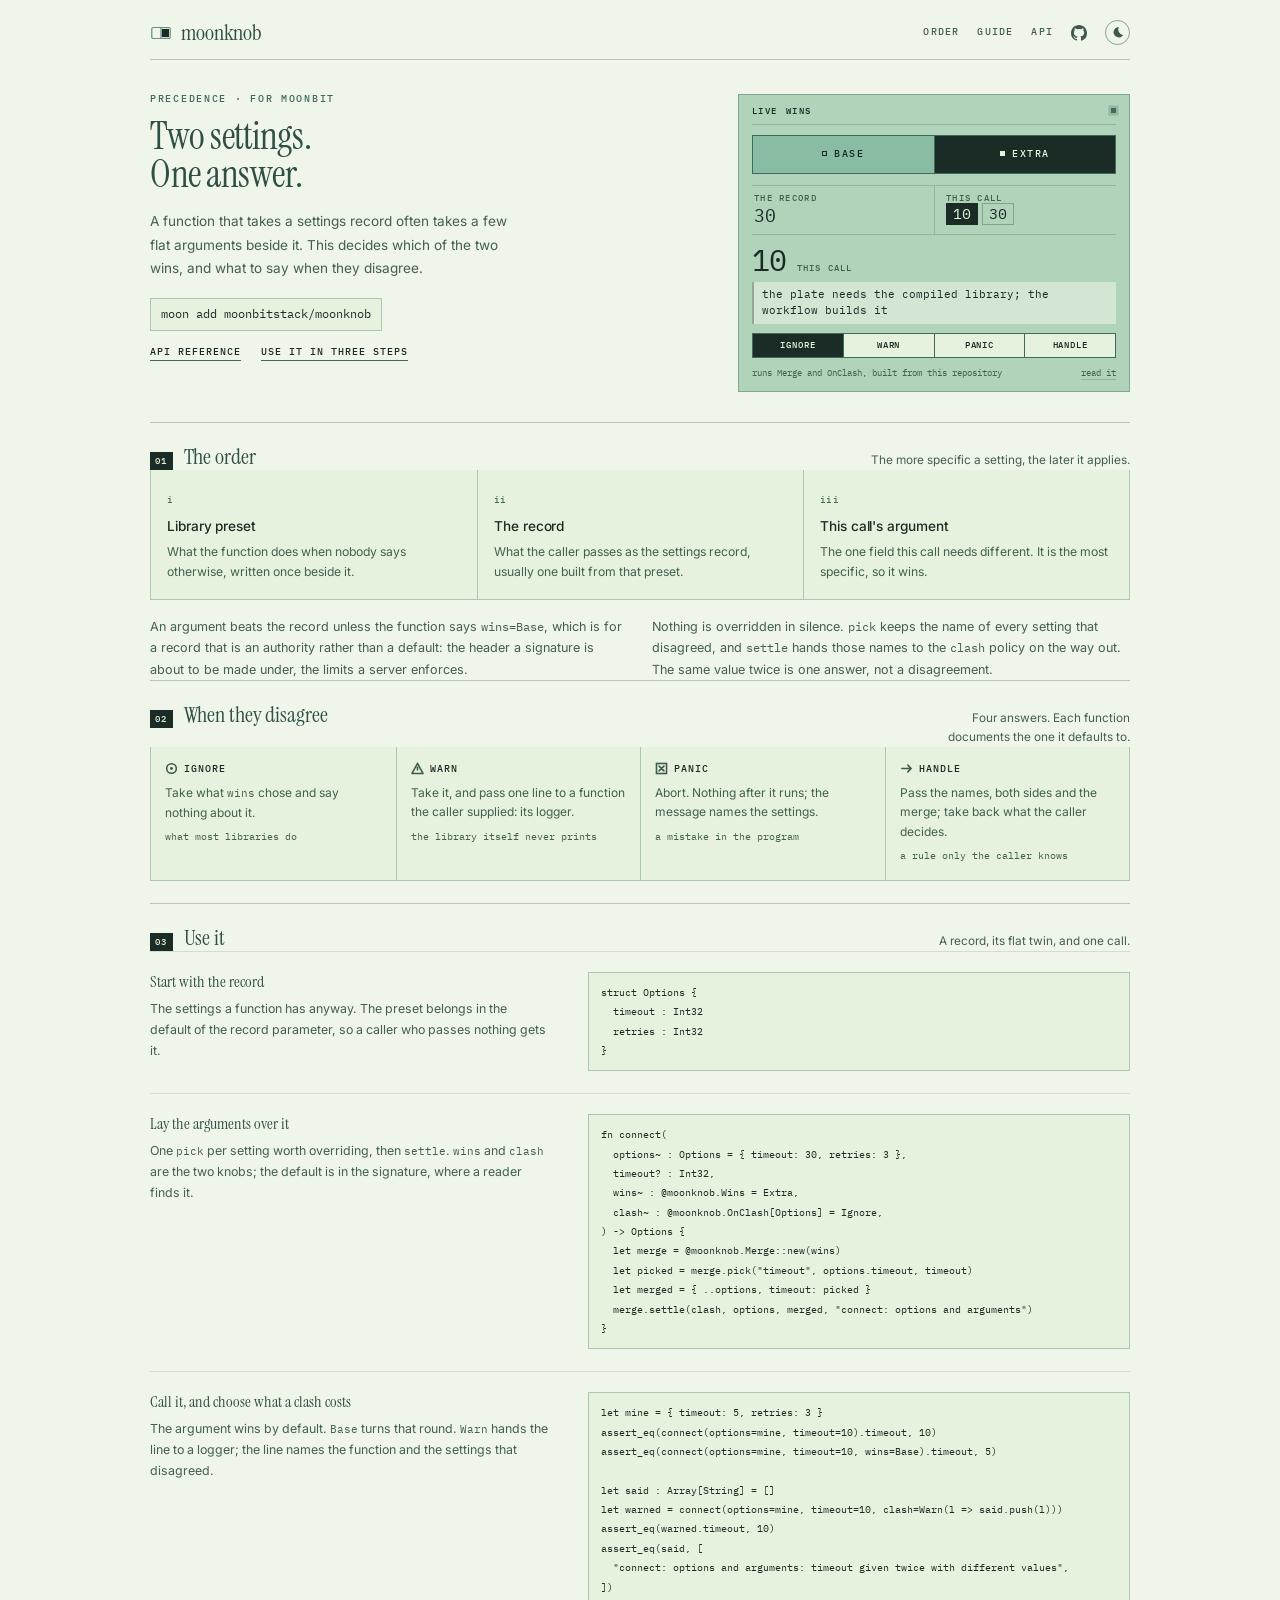
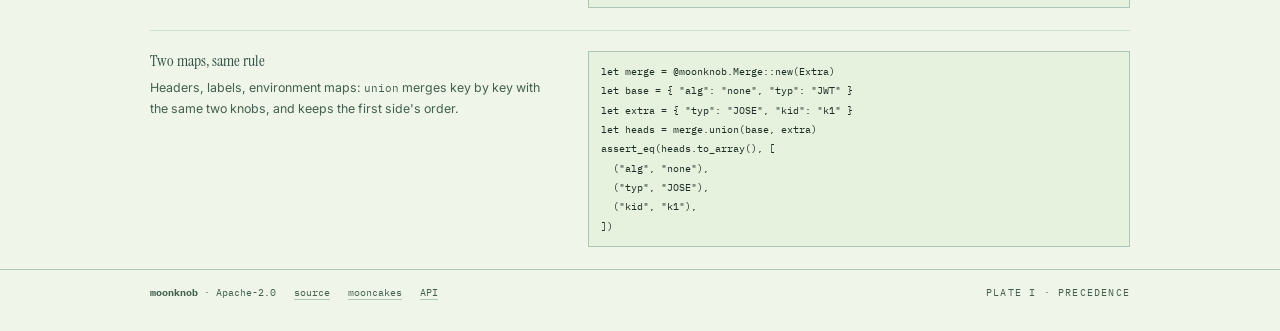
==== commit 5fbe3061: "docs(moonknob): draw the icons in the theme's own ink so the dark one reads. Every glyph was coloure" ====
--- a/docs/index.html
+++ b/docs/index.html
@@ -16,7 +16,7 @@
 
 <header class="masthead wrap">
   <a class="wordmark" href="./">
-    <svg viewBox="0 0 32 32" aria-hidden="true"><rect x="2.6" y="8" width="26.8" height="16" rx="2" fill="none" stroke="currentColor" stroke-width="1.8"/><path d="M17 10h10.6v12H17z" fill="currentColor"/><path d="M16 8.4v15.2" stroke="currentColor" stroke-width="1.8"/></svg>
+    <svg viewBox="0 0 32 32" aria-hidden="true"><rect x="2.6" y="8" width="26.8" height="16" rx="2" fill="none" stroke="currentColor" stroke-width="1.8"/><path class="cap" d="M17 10h10.6v12H17z"/><path d="M16 8.4v15.2" stroke="currentColor" stroke-width="1.8"/></svg>
     <span>moonknob</span>
   </a>
   <nav class="nav">
@@ -26,7 +26,7 @@
     <a class="gh" href="https://github.com/moonbitstack/moonknob" aria-label="Source on GitHub" title="Source on GitHub"><svg viewBox="0 0 16 16" aria-hidden="true"><path fill="currentColor" d="M8 0C3.58 0 0 3.58 0 8a8 8 0 0 0 5.47 7.59c.4.07.55-.17.55-.38v-1.33c-2.23.48-2.7-1.07-2.7-1.07-.36-.92-.89-1.17-.89-1.17-.73-.5.06-.49.06-.49.8.06 1.23.83 1.23.83.72 1.22 1.88.87 2.34.66.07-.52.28-.87.5-1.07-1.78-.2-3.65-.89-3.65-3.95 0-.87.31-1.59.82-2.15-.08-.2-.36-1.02.08-2.12 0 0 .67-.21 2.2.82a7.6 7.6 0 0 1 4 0c1.53-1.04 2.2-.82 2.2-.82.44 1.1.16 1.92.08 2.12.51.56.82 1.27.82 2.15 0 3.07-1.87 3.75-3.65 3.95.29.25.54.73.54 1.48v2.2c0 .21.15.46.55.38A8 8 0 0 0 16 8c0-4.42-3.58-8-8-8Z"/></svg></a>
     <button class="switch" type="button" aria-label="Switch theme">
       <svg class="i-moon" viewBox="0 0 16 16" aria-hidden="true"><path fill="currentColor" d="M9.6 1.2a6.4 6.4 0 1 0 5.2 10.1A7.2 7.2 0 0 1 9.6 1.2Z"/></svg>
-      <svg class="i-sun" viewBox="0 0 16 16" aria-hidden="true"><circle cx="8" cy="8" r="3.1" fill="currentColor"/><g stroke="currentColor" stroke-width="1.2" stroke-linecap="round"><path d="M8 1.1v1.5M8 13.4v1.5M1.1 8h1.5M13.4 8h1.5M3.1 3.1l1.1 1.1M11.8 11.8l1.1 1.1M12.9 3.1l-1.1 1.1M4.2 11.8l-1.1 1.1"/></g></svg>
+      <svg class="i-sun" viewBox="0 0 16 16" aria-hidden="true"><circle cx="8" cy="8" r="3.1" fill="currentColor"/><g stroke="currentColor" stroke-width="1.5" stroke-linecap="round"><path d="M8 1.1v1.5M8 13.4v1.5M1.1 8h1.5M13.4 8h1.5M3.1 3.1l1.1 1.1M11.8 11.8l1.1 1.1M12.9 3.1l-1.1 1.1M4.2 11.8l-1.1 1.1"/></g></svg>
     </button>
   </nav>
 </header>
@@ -136,22 +136,22 @@
   </div>
   <div class="policies">
     <div class="policy">
-      <span class="policy-name"><svg viewBox="0 0 14 14" aria-hidden="true"><circle cx="7" cy="7" r="5.2" fill="none" stroke="currentColor" stroke-width="1.3"/><circle cx="7" cy="7" r="1.6" fill="currentColor"/></svg>ignore</span>
+      <span class="policy-name"><svg viewBox="0 0 14 14" aria-hidden="true"><circle cx="7" cy="7" r="5.2" fill="none" stroke="currentColor" stroke-width="1.7"/><circle cx="7" cy="7" r="1.6" fill="currentColor"/></svg>ignore</span>
       <p>Take what <code>wins</code> chose and say nothing about it.</p>
       <span class="who">what most libraries do</span>
     </div>
     <div class="policy">
-      <span class="policy-name"><svg viewBox="0 0 14 14" aria-hidden="true"><path d="M7 1.4 13 12.4H1Z" fill="none" stroke="currentColor" stroke-width="1.3" stroke-linejoin="round"/><path d="M7 5.6v3" stroke="currentColor" stroke-width="1.3" stroke-linecap="round"/></svg>warn</span>
+      <span class="policy-name"><svg viewBox="0 0 14 14" aria-hidden="true"><path d="M7 1.4 13 12.4H1Z" fill="none" stroke="currentColor" stroke-width="1.7" stroke-linejoin="round"/><path d="M7 5.6v3" stroke="currentColor" stroke-width="1.7" stroke-linecap="round"/></svg>warn</span>
       <p>Take it, and pass one line to a function the caller supplied: its logger.</p>
       <span class="who">the library itself never prints</span>
     </div>
     <div class="policy">
-      <span class="policy-name"><svg viewBox="0 0 14 14" aria-hidden="true"><rect x="1.6" y="1.6" width="10.8" height="10.8" fill="none" stroke="currentColor" stroke-width="1.3"/><path d="M4.4 4.4l5.2 5.2M9.6 4.4l-5.2 5.2" stroke="currentColor" stroke-width="1.3" stroke-linecap="round"/></svg>panic</span>
+      <span class="policy-name"><svg viewBox="0 0 14 14" aria-hidden="true"><rect x="1.6" y="1.6" width="10.8" height="10.8" fill="none" stroke="currentColor" stroke-width="1.7"/><path d="M4.4 4.4l5.2 5.2M9.6 4.4l-5.2 5.2" stroke="currentColor" stroke-width="1.7" stroke-linecap="round"/></svg>panic</span>
       <p>Abort. Nothing after it runs; the message names the settings.</p>
       <span class="who">a mistake in the program</span>
     </div>
     <div class="policy">
-      <span class="policy-name"><svg viewBox="0 0 14 14" aria-hidden="true"><path d="M2 7h10M8.4 3.4 12 7l-3.6 3.6" fill="none" stroke="currentColor" stroke-width="1.3" stroke-linecap="round" stroke-linejoin="round"/></svg>handle</span>
+      <span class="policy-name"><svg viewBox="0 0 14 14" aria-hidden="true"><path d="M2 7h10M8.4 3.4 12 7l-3.6 3.6" fill="none" stroke="currentColor" stroke-width="1.7" stroke-linecap="round" stroke-linejoin="round"/></svg>handle</span>
       <p>Pass the names, both sides and the merge; take back what the caller decides.</p>
       <span class="who">a rule only the caller knows</span>
     </div>
--- a/docs/assets/site.css
+++ b/docs/assets/site.css
@@ -16,6 +16,7 @@
   --line-soft: color-mix(in srgb, #659287 24%, transparent);
   --accent: #3f6a5c;
   --mark: #659287;
+  --icon: #3d5a4d;
   --on: #1b2b25;
   --on-ink: #e6f2dd;
   --stop: #8c3b28;
@@ -38,6 +39,7 @@
     --line-soft: color-mix(in srgb, #88bda4 17%, transparent);
     --accent: #88bda4;
     --mark: #88bda4;
+    --icon: #e8f2e8;
     --on: #88bda4;
     --on-ink: #0d1a15;
     --stop: #e08a70;
@@ -57,6 +59,7 @@
   --line-soft: color-mix(in srgb, #88bda4 17%, transparent);
   --accent: #88bda4;
   --mark: #88bda4;
+  --icon: #e8f2e8;
   --on: #88bda4;
   --on-ink: #0d1a15;
   --stop: #e08a70;
@@ -213,7 +216,7 @@
   align-items: center;
   padding: 0;
   border: 0;
-  color: var(--ink-2);
+  color: var(--icon);
 }
 
 .nav .gh svg {
@@ -229,16 +232,16 @@
   width: 25px;
   height: 25px;
   padding: 0;
-  border: 1px solid var(--line);
+  border: 1px solid color-mix(in srgb, var(--icon) 55%, transparent);
   border-radius: 99px;
   background: transparent;
-  color: var(--ink-2);
+  color: var(--icon);
   cursor: pointer;
 }
 
 .switch:hover {
   color: var(--ink);
-  border-color: var(--accent);
+  border-color: var(--icon);
 }
 
 .switch svg {
@@ -248,20 +251,24 @@
 }
 
 @media (prefers-color-scheme: dark) {
-  :root:not([data-theme="light"]) .switch .i-sun {
+  :root:not([data-theme="light"]) .switch .i-moon {
     display: none;
   }
 }
 
 @media (prefers-color-scheme: light) {
-  :root:not([data-theme="dark"]) .switch .i-moon {
+  :root:not([data-theme="dark"]) .switch .i-sun {
     display: none;
   }
 }
 
-:root[data-theme="light"] .switch .i-sun,
-:root[data-theme="dark"] .switch .i-moon {
+:root[data-theme="light"] .switch .i-moon,
+:root[data-theme="dark"] .switch .i-sun {
   display: none;
+}
+
+.wordmark .cap {
+  fill: var(--ink);
 }
 
 /* Hero */
@@ -666,10 +673,14 @@
 }
 
 .policy-name svg {
-  width: 12px;
-  height: 12px;
+  width: 13px;
+  height: 13px;
   flex: none;
-  color: var(--accent);
+  color: var(--icon);
+}
+
+.policy-name svg [stroke] {
+  stroke-width: 1.7;
 }
 
 .policy p {
